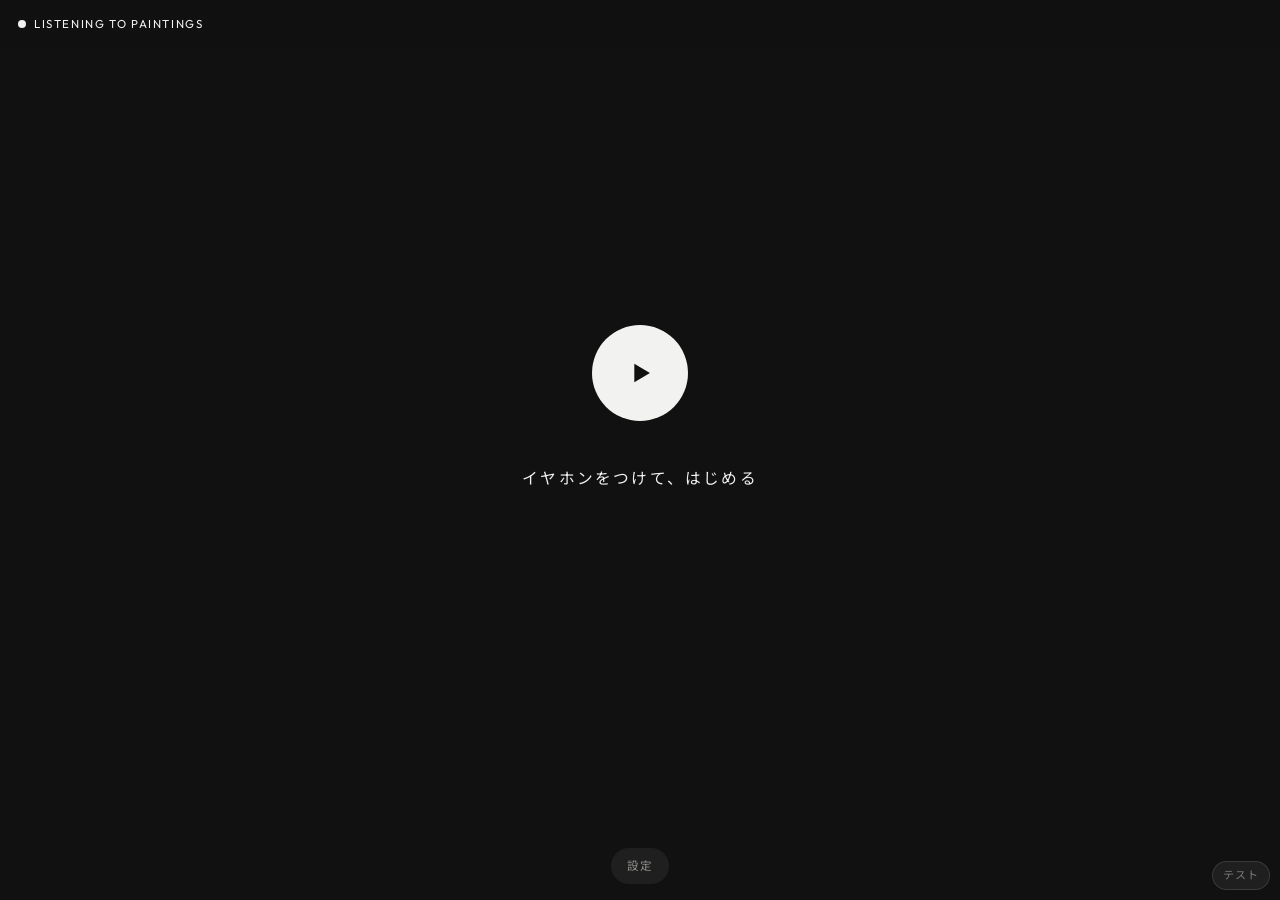
==== index.html @ 1ea331c3 "Add files via upload" ====
<!doctype html>
<html lang="ja">
<head>
<meta charset="utf-8">
<meta name="viewport" content="width=device-width, initial-scale=1, viewport-fit=cover">
<meta name="theme-color" content="#111111">
<title>絵画を聴く</title>
<link rel="stylesheet" href="style.css">
<style>
  .test-corner { position: fixed; right: 10px; bottom: max(10px, env(safe-area-inset-bottom)); z-index: 30;
    background: rgba(255,255,255,.06); color: rgba(255,255,255,.42); border: 1px solid rgba(255,255,255,.12);
    border-radius: 999px; padding: 4px 10px; font: inherit; font-size: 11px; letter-spacing: .08em; cursor: pointer; }
  .test-corner.on { background: #2B5282; color: #fff; border-color: #2B5282; opacity: 1; }
  .test-panel { position: fixed; left: 10px; right: 10px; bottom: calc(44px + env(safe-area-inset-bottom)); z-index: 29;
    background: rgba(20,20,22,.97); border: 1px solid rgba(255,255,255,.18); border-radius: 16px; padding: 12px 14px;
    font-size: 12px; max-height: 76svh; overflow-y: auto; }
  .test-panel .t-head { display: flex; justify-content: space-between; align-items: center; gap: 8px; margin-bottom: 6px; }
  .test-panel .t-now { color: #fff; font-weight: 500; font-size: 12.5px; }
  .test-panel .t-meta { color: #B4B4B0; font-size: 11px; margin-bottom: 10px; line-height: 1.5; font-family: 'Outfit', sans-serif; }
  .test-panel .t-btns { display: grid; grid-template-columns: repeat(3, 1fr); gap: 6px; margin-bottom: 12px; }
  .test-panel .t-btn { background: rgba(255,255,255,.08); color: #F2F2F0; border: 1px solid rgba(255,255,255,.14);
    border-radius: 10px; padding: 7px 6px; font: inherit; font-size: 11.5px; cursor: pointer; text-align: center; line-height: 1.35; }
  .test-panel .t-btn .t-db { display: block; font-size: 10.5px; color: #9E9E98; font-family: 'Outfit', sans-serif; margin-top: 2px; }
  .test-panel .t-btn.on { background: #2B5282; border-color: #4E7BB3; color: #fff; }
  .test-panel .t-btn.on .t-db { color: #DCE8F8; }
  .test-panel .t-sl { display: flex; flex-direction: column; gap: 8px; border-top: 1px solid rgba(255,255,255,.12); padding-top: 10px; }
  .test-panel .t-row { display: flex; align-items: center; gap: 8px; flex-wrap: wrap; }
  .test-panel .t-row label { min-width: 92px; color: #D4D4D0; font-size: 11.5px; }
  .test-panel .t-row input[type=range] { flex: 1; min-width: 110px; margin: 0; padding: 0; background: transparent; border: 0; accent-color: #5C8ED1; }
  .test-panel .t-val { min-width: 54px; text-align: right; font-family: 'Outfit', sans-serif; color: #fff; font-size: 11.5px; }
  .test-panel .t-mini { background: rgba(255,255,255,.12); color: #fff; border: 0; border-radius: 999px; padding: 4px 9px; font: inherit; font-size: 10.5px; cursor: pointer; white-space: nowrap; }
  .test-panel .t-mini:active { background: #2B5282; }
</style>
</head>
<body>
<div class="bar"><span class="brand">LISTENING TO PAINTINGS</span></div>
<main class="stage">
  <!-- はじめる前／探しているあいだ -->
  <section class="seek" id="seek">
    <div class="radar" id="radar" hidden><i></i></div>
    <button id="b" class="play" aria-label="はじめる"><svg viewBox="0 0 24 24" fill="currentColor"><path d="M8 5.5v13l11-6.5z"/></svg></button>
    <p class="msg" id="msg" role="status" aria-live="polite">イヤホンをつけて、はじめる</p>
  </section>
  <!-- 絵の前 -->
  <section class="art" id="art" hidden>
    <p class="cap" id="caption"></p>
  </section>
  <section class="ctl" id="controls" hidden>
    <p id="st" class="state" role="status" aria-live="polite"></p>
    <button id="g" class="play" aria-label="ガイドを聴く"><svg viewBox="0 0 24 24" fill="currentColor"><path d="M8 5.5v13l11-6.5z"/></svg></button>
    <p class="state">ガイド</p>
    <button id="z" class="link">正面をここにする</button>
  </section>

  <!-- 設営のとき（index.html?setup） -->
  <section class="setup" id="setup" hidden>
    <h2>ビーコンの設定</h2>
    <p class="muted">「はじめる」を押すと、見えているビーコンの名前が下に出ます（絵との対応は data.json に書きます）。</p>
    <table class="bt" id="map"></table>
    <p style="margin-top:12px">近づく <input class="th" id="th-near" type="number">dBm ／ 止まる <input class="th" id="th-stop" type="number">dBm が <input class="th" id="th-hold" type="number">秒</p>
    <table class="bt" id="seen"></table>
    <p class="debug" id="pos"></p>
    <p><button id="log" class="sbtn">記録を保存（CSV）</button> <button id="clear" class="sbtn">記録を消す</button></p>
  </section>
  <p style="text-align:center"><button class="link" id="toggle">設定</button></p>
</main>

<!-- 右下の控えめなデモテスト（ドレミファソラのサイン波＋距離dBm常時表示＋直感スライダー調整） -->
<div class="test-panel" id="test-panel" hidden>
  <div class="t-head">
    <span class="t-now" id="test-now">テスト待機中（ビーコンを近づけるか下をタップ）</span>
    <button type="button" class="t-mini" id="test-stop">音オフ</button>
  </div>
  <div class="t-meta" id="test-meta">状態：待機　｜　最強ビーコン：なし　｜　向き 0°　奥 0.0m　｜　音：待機</div>
  <div class="t-btns" id="test-btns"></div>
  <div class="t-sl">
    <div class="t-row">
      <label>近づく（鳴り始め）</label>
      <input type="range" id="ts-near" min="-95" max="-35" step="1">
      <span class="t-val" id="tv-near">-78 dBm</span>
      <button type="button" class="t-mini" id="tb-near">今の距離</button>
    </div>
    <div class="t-row">
      <label>止まる（はっきり）</label>
      <input type="range" id="ts-stop" min="-85" max="-25" step="1">
      <span class="t-val" id="tv-stop">-64 dBm</span>
      <button type="button" class="t-mini" id="tb-stop">今の距離</button>
    </div>
    <div class="t-row">
      <label>止まる判定の秒数</label>
      <input type="range" id="ts-hold" min="0.5" max="4" step="0.5">
      <span class="t-val" id="tv-hold">1.5 秒</span>
    </div>
    <div class="t-row">
      <label>隣への切替余裕</label>
      <input type="range" id="ts-hyst" min="0" max="10" step="1">
      <span class="t-val" id="tv-hyst">+3 dBm</span>
    </div>
  </div>
</div>
<button type="button" class="test-corner" id="test-toggle">テスト</button>

<script src="exhibit.js"></script>
<script src="audio.js"></script>
<script>
  // 歩いてまわる：ビーコンで近くの絵を見つけ、その絵の音をその場で3Dに配置して鳴らす（HRTF）。
  // 状態：歩く／近づく／止まる／離れる（制作ソフトの「インタラクション」の層ごとの音量を使う）。
  // スマホの向き：聴く向き／左右の傾き：聴く点が左右にずれる／前に倒す：聴く点が絵の奥へ進む
  // ビーコンの読み取りは Android の Chrome（Web Bluetooth のスキャン。chrome://flags の Experimental Web Platform features を有効にする）
  const $ = (id) => document.getElementById(id);
  const clamp = (v, a, b) => Math.max(a, Math.min(b, v));
  const store = { get: (k, d) => { try { return JSON.parse(localStorage.getItem(k)) || d; } catch (e) { return d; } }, set: (k, v) => { try { localStorage.setItem(k, JSON.stringify(v)); } catch (e) { } } };
  const IBEACON = 0x004C, EDDYSTONE = '0000feaa-0000-1000-8000-00805f9b34fb';
  const hex = (dv, a, b) => { let s = ''; for (let i = a; i < b; i++) s += dv.getUint8(i).toString(16).padStart(2, '0'); return s; };
  const SCALE = [
    { note: 'ド', freq: 261.63 },
    { note: 'レ', freq: 293.66 },
    { note: 'ミ', freq: 329.63 },
    { note: 'ファ', freq: 349.23 },
    { note: 'ソ', freq: 392.00 },
    { note: 'ラ', freq: 440.00 }
  ];
  let lastStatus = '';
  const status = (s, txt) => {
    const key = s + '|' + txt; if (key === lastStatus) return; lastStatus = key;
    if (s === 'seek' || s === 'error') { $('seek').hidden = false; $('art').hidden = true; $('controls').hidden = true; $('radar').hidden = s === 'error'; $('msg').innerHTML = txt; }
    else { $('seek').hidden = true; $('art').hidden = false; $('controls').hidden = false; $('st').innerHTML = txt; }
  };
  let lock = null;
  const keepAwake = async () => { try { if ('wakeLock' in navigator) lock = await navigator.wakeLock.request('screen'); } catch (e) { } };
  document.addEventListener('visibilitychange', () => { if (lock && document.visibilityState === 'visible') keepAwake(); });

  function keyOf(ev) {
    const md = ev.manufacturerData && ev.manufacturerData.get(IBEACON);
    if (md && md.byteLength >= 23 && md.getUint8(0) === 0x02 && md.getUint8(1) === 0x15) return 'iBeacon ' + md.getUint16(18) + '-' + md.getUint16(20);
    const sd = ev.serviceData && ev.serviceData.get(EDDYSTONE);
    if (sd && sd.byteLength >= 18 && sd.getUint8(0) === 0x00) return 'Eddystone ' + hex(sd, 12, 18);
    if (ev.device && ev.device.name) return '名前 ' + ev.device.name;
    return null;
  }

  Exhibit.load().then(async (d) => {
    const works = d.works.filter((w) => w.files.work);
    let map = {};
    works.forEach((w) => { if (w.beacon && !Object.values(map).includes(w.id)) map[w.beacon] = w.id; });
    const th = { near: -75, stop: -55, hold: 1.5, hyst: 8 }; // 固定（スマホに保存された値は使わない）
    const SWITCH = -50, LEAD = 8; // 切り替え：いちばん強いビーコンが-50dBmより強く、2番目より8dB以上強いとき
    const log = store.get('beaconLog', []);
    const seen = new Map();
    // MP3版：聴く位置3段階（画家の位置／中景／絵の中）のMP3を同時にループし、ビーコンの強さでクロスフェードする
    const AD = { 'monet-beach-sainte-adresse-1867': 1, 'pissarro-boulevard-montmartre-winter-1897': 2, 'monet-gare-saint-lazare-1877': 3, 'monet-stacks-of-wheat-1890': 4, 'degas-dance-class-1874': 5, 'caillebotte-paris-street-rainy-day-1877': 6 };
    const engine = (() => {
      // 背景（画面外の音を書き出したMP3）を流し、絵の中の物の音は、スマホを向けた方向のものほど大きく聞こえるようにする
      const bufs = new Map();
      let ctx = null, curSet = null, target = -1;
      const dB = (v) => Math.pow(10, (Number(v) || 0) / 20);
      const level = (o) => (o && o.cond === 'guide') ? 0 : (o && o.cond === 'all') ? 0.3 : 1;
      const url = (f) => 'works/' + f.split('/').map(encodeURIComponent).join('/');
      // 同じ音を少し重ねてクロスフェードしながら繰り返す（MP3の頭と終わりの無音でプチッと鳴らないように）
      function xloop(c, buf, dest, t0, list) {
        const a = Math.min(0.1, buf.duration * 0.05), b = buf.duration - a, L = b - a;
        const X = Math.min(0.8, L / 4), step = L - X;
        let k = 0, next = t0;
        const one = (t, first) => {
          const src = c.createBufferSource(); src.buffer = buf;
          const g = c.createGain(); src.connect(g); g.connect(dest);
          if (first) g.gain.setValueAtTime(1, t); else { g.gain.setValueAtTime(0, t); g.gain.linearRampToValueAtTime(1, t + X); }
          g.gain.setValueAtTime(1, t + L - X); g.gain.linearRampToValueAtTime(0, t + L);
          src.start(t, a, L); list.push(src);
          src.onended = () => { const i = list.indexOf(src); if (i >= 0) list.splice(i, 1); try { g.disconnect(); } catch (e) { } };
        };
        const pump = () => { if (list.dead) return; while (next < c.currentTime + 4) { one(next, k === 0); k++; next += step; } };
        pump(); list.timers.push(setInterval(pump, 1000));
      }
      const api = {
        ctx: null, playing: false,
        ensure() { if (!ctx) { const AC = window.AudioContext || window.webkitAudioContext; ctx = new AC({ latencyHint: 'playback' }); api.ctx = ctx; } return ctx; },
        async load(id, work) {
          if (bufs.has(id)) return bufs.get(id);
          const c = api.ensure();
          const dec = async (u) => { try { return await c.decodeAudioData(await (await fetch(u)).arrayBuffer()); } catch (e) { return null; } };
          const objs = (work.sounds || []).filter((s) => s.pos && !s.mute);
          const [bed, ...ob] = await Promise.all([dec('mp3/' + id + '_bed.mp3'), ...objs.map((s) => dec(url(s.file)))]);
          const b = { bed, objs: objs.map((s, i) => ({ s, buf: ob[i] })).filter((x) => x.buf) };
          bufs.set(id, b); [...bufs.keys()].forEach((k) => { if (k !== id && bufs.size > 2) bufs.delete(k); });
          return b;
        },
        play(work, o) {
          const c = api.ensure(), t = c.currentTime + 0.05, b = bufs.get(work.id);
          if (!b) return;
          const master = c.createGain(); master.gain.setValueAtTime(0, t);
          const lim = c.createDynamicsCompressor(); lim.threshold.value = -6; lim.ratio.value = 8; lim.attack.value = 0.005; lim.release.value = 0.25;
          master.connect(lim); lim.connect(c.destination);
          const srcs = []; srcs.timers = [];
          if (b.bed) { const src = c.createBufferSource(); src.buffer = b.bed; src.loop = true; src.connect(master); src.start(t); srcs.push(src); }
          const scale = 0.9 / Math.sqrt(Math.max(1, b.objs.length));
          const objs = b.objs.map(({ s, buf }) => {
            const g = c.createGain(), pan = c.createStereoPanner();
            g.connect(pan); pan.connect(master);
            xloop(c, buf, g, t + Math.random() * 0.5, srcs);
            const base = dB(s.gain) * Math.pow(Math.min(1, 8 / Math.max(1, Number(s.dist) || 8)), 0.6) * scale;
            return { g, pan, base, az: (s.pos.x - 0.5) * 90 };
          });
          target = level(o); master.gain.linearRampToValueAtTime(target, t + 1);
          api.stop(); curSet = { master, srcs, objs, h: null }; api.playing = true;
          api.update(work, o, true);
        },
        update(work, o, force) {
          if (!curSet) return; const t = ctx.currentTime;
          const h = Number(o.heading) || 0;
          if (force || curSet.h === null || Math.abs(h - curSet.h) > 2) {
            curSet.h = h;
            curSet.objs.forEach((x) => {
              const rel = ((x.az - h + 540) % 360) - 180;
              const w = Math.exp(-Math.pow(rel / 35, 2));
              x.g.gain.cancelScheduledValues(t); x.g.gain.setTargetAtTime(x.base * (0.15 + 0.85 * w), t, 0.25);
              x.pan.pan.cancelScheduledValues(t); x.pan.pan.setTargetAtTime(clamp(Math.sin(rel * Math.PI / 180), -1, 1) * 0.8, t, 0.25);
            });
          }
          const v = level(o); if (v !== target) { target = v; curSet.master.gain.cancelScheduledValues(t); curSet.master.gain.setTargetAtTime(v, t, 0.25); }
        },
        stop() {
          if (!curSet) return; const old = curSet, t = ctx.currentTime; curSet = null; api.playing = false;
          old.master.gain.cancelScheduledValues(t); old.master.gain.setValueAtTime(old.master.gain.value, t); old.master.gain.linearRampToValueAtTime(0, t + 1);
          setTimeout(() => { old.srcs.dead = true; old.srcs.timers.forEach(clearInterval); old.srcs.slice().forEach((x) => { try { x.stop(); } catch (e) { } }); old.master.disconnect(); }, 1200);
        }
      };
      return api;
    })();
    const listener = { x: 0.5, y: 1, z: 0 };
    const loaded = new Map();
    const guide = new Audio();
    let heading = 0, zero = null, started = false, prox = 0, tilt = 0;
    let cur = null, state = null, stopSince = 0, leaveSince = 0, guided = false;
    let entering = null, candId = null, candCount = 0;
    const setupMode = () => !$('setup').hidden;
    const wOf = (id) => works.find((w) => w.id === id);
    const condOf = (id) => Exhibit.condition(d, d.works.findIndex((w) => w.id === id));

    // ---- しきい値UI同期（設定画面とテストパネルの両方を連動保存） ----
    function syncThUI() {
      $('th-near').value = th.near; $('th-stop').value = th.stop; $('th-hold').value = th.hold;
      $('ts-near').value = th.near; $('tv-near').textContent = th.near + ' dBm';
      $('ts-stop').value = th.stop; $('tv-stop').textContent = th.stop + ' dBm';
      $('ts-hold').value = th.hold; $('tv-hold').textContent = th.hold + ' 秒';
      $('ts-hyst').value = th.hyst; $('tv-hyst').textContent = '+' + th.hyst + ' dBm';
    }
    syncThUI();
    function setTh(k, v) { th[k] = Number(v); store.set('beaconTh', th); syncThUI(); }
    ['near', 'stop', 'hold'].forEach((k) => $('th-' + k).addEventListener('change', (e) => setTh(k, e.target.value)));
    ['near', 'stop', 'hold', 'hyst'].forEach((k) => $('ts-' + k).addEventListener('input', (e) => setTh(k, e.target.value)));

    // ---- 右下テストモード（ドレミファソラのサイン音＋距離・dBm常時表示＋直感調整） ----
    let testMode = false, testOsc = null, testGain = null, testActiveId = null;
    function ensureTestAudio() {
      const ctx = engine.ensure();
      if (ctx.state !== 'running') ctx.resume().catch(() => { });
      if (!testOsc) {
        testOsc = ctx.createOscillator();
        testOsc.type = 'sine';
        testGain = ctx.createGain();
        testGain.gain.value = 0;
        testOsc.connect(testGain);
        testGain.connect(ctx.destination);
        testOsc.start();
      }
      return ctx;
    }
    function strongestMapped() {
      const now = Date.now();
      let best = null;
      for (const [k, v] of seen) if (map[k] && now - v.t < 4000 && (!best || v.ema > best.ema)) best = { id: map[k], key: k, ema: v.ema };
      return best;
    }
    function updateTestDisplay() {
      if (!testMode) return;
      const now = Date.now();
      const stNames = { walk: '歩く（無音）', near: '近づく（弱）', stop: '止まる（強）', leave: '離れる（減衰）' };
      const best = strongestMapped();
      const bestW = best ? wOf(best.id) : null;
      const bestTxt = best && bestW ? `${bestW.beaconLabel || ''} ${Math.round(best.ema)}dBm` : (started ? '受信なし' : '未開始（「はじめる」を押す）');
      const ctxState = engine.ctx ? engine.ctx.state : '未起動';
      $('test-meta').textContent = `状態：${stNames[state] || '待機'}　｜　最強：${bestTxt}　｜　接近 ${Math.round(prox * 100)}%　向き ${Math.round(heading)}°　奥 ${listener.z.toFixed(1)}m　｜　音：${ctxState}`;
      [...$('test-btns').children].forEach((btn) => {
        const w = wOf(btn.dataset.id);
        const v = w && w.beacon && seen.get(w.beacon);
        const db = v && now - v.t < 4000 ? Math.round(v.ema) + ' dBm' : '--';
        const span = btn.querySelector('.t-db');
        if (span) span.textContent = db;
        btn.classList.toggle('on', btn.dataset.id === testActiveId);
      });
    }
    function playTestTone(id, st, rssi) {
      const idx = works.findIndex((w) => w.id === id);
      if (idx < 0) return;
      const sc = SCALE[idx % SCALE.length];
      const w = works[idx];
      const ctx = ensureTestAudio();
      const apply = () => {
        const t = ctx.currentTime;
        const vol = st === 'walk' ? 0 : (0.08 + 0.42 * prox);
        testOsc.frequency.cancelScheduledValues(t);
        testGain.gain.cancelScheduledValues(t);
        testOsc.frequency.setValueAtTime(sc.freq, t);
        testGain.gain.setTargetAtTime(vol, t, 0.04);
        testActiveId = vol > 0 ? id : null;
        const lbl = w.beaconLabel ? w.beaconLabel + ' ' : '';
        const stName = { walk: '歩く', near: '近づく', stop: '止まる', leave: '離れる' }[st] || st;
        $('test-now').textContent = `${lbl}${sc.note}（${Math.round(sc.freq)}Hz）｜${stName}${rssi != null ? ' ' + Math.round(rssi) + ' dBm' : ''}`;
        updateTestDisplay();
      };
      if (ctx.state !== 'running') ctx.resume().then(apply).catch(apply);
      else apply();
    }
    function muteTestTone() {
      if (testGain && engine.ctx) {
        const t = engine.ctx.currentTime;
        testGain.gain.cancelScheduledValues(t);
        testGain.gain.setTargetAtTime(0, t, 0.04);
      }
      testActiveId = null;
      $('test-now').textContent = 'テスト待機中（ビーコンを近づけるか下をタップ）';
      updateTestDisplay();
    }
    $('test-btns').innerHTML = works.map((w, idx) => {
      const sc = SCALE[idx % SCALE.length];
      const lbl = w.beaconLabel || String(idx + 1);
      return `<button type="button" class="t-btn" data-id="${Exhibit.esc(w.id)}">${Exhibit.esc(lbl)} ${sc.note}<span class="t-db">--</span></button>`;
    }).join('');
    $('test-btns').addEventListener('click', (e) => {
      const btn = e.target.closest('[data-id]'); if (!btn) return;
      const id = btn.dataset.id;
      cur = id; state = 'stop'; prox = 1; show(id); status('stop', '');
      playTestTone(id, 'stop', null);
    });
    $('test-stop').addEventListener('click', muteTestTone);
    $('tb-near').addEventListener('click', () => {
      const b = strongestMapped(); if (!b) { $('test-now').textContent = '先に「はじめる」を押してビーコンを受信してください'; return; }
      setTh('near', Math.round(b.ema));
      $('test-now').textContent = `「近づく」を今の距離（${Math.round(b.ema)} dBm）にしました`;
    });
    $('tb-stop').addEventListener('click', () => {
      const b = strongestMapped(); if (!b) { $('test-now').textContent = '先に「はじめる」を押してビーコンを受信してください'; return; }
      const v = Math.round(b.ema) - 3;
      setTh('stop', v);
      $('test-now').textContent = `「止まる」を今の距離-3（${v} dBm）にしました`;
    });
    $('test-toggle').addEventListener('click', () => {
      testMode = !testMode;
      $('test-toggle').classList.toggle('on', testMode);
      $('test-panel').hidden = !testMode;
      if (testMode) {
        engine.stop(); guide.pause();
        ensureTestAudio();
        if (cur) playTestTone(cur, state || 'near', null);
        updateTestDisplay();
      } else {
        muteTestTone();
        cur = null; state = null;
      }
    });

    // ---- 設定の画面 ----
    $('toggle').addEventListener('click', (e) => { e.preventDefault(); $('setup').hidden = !$('setup').hidden; });
    if (new URLSearchParams(location.search).has('setup')) $('setup').hidden = false;
    function renderMap() {
      $('map').innerHTML = '<tr><th>絵</th><th>ビーコン</th><th></th></tr>' + works.map((w) => {
        const k = Object.keys(map).find((b) => map[b] === w.id) || '（なし）';
        const tag = w.beaconLabel ? `[${w.beaconLabel}] ` : '';
        return `<tr><td>${Exhibit.esc(tag + w.title)}</td><td>${Exhibit.esc(k)}</td><td></td></tr>`;
      }).join('');
    }
    renderMap();
    $('log').addEventListener('click', () => {
      const csv = 'time,work,state\n' + log.map((r) => [r.time, r.work, r.state].join(',')).join('\n');
      const a = document.createElement('a'); a.href = URL.createObjectURL(new Blob([csv], { type: 'text/csv' })); a.download = 'beacon-log-' + new Date().toISOString().slice(0, 10) + '.csv'; a.click();
    });
    $('clear').addEventListener('click', () => { if (confirm('記録を消しますか？')) { log.length = 0; store.set('beaconLog', log); } });

    // ---- 音 ----
    async function load(id) {
      if (loaded.has(id)) return loaded.get(id);
      const w = wOf(id);
      const j = await (await fetch(w.files.work, { cache: 'no-store' })).json();
      const work = Object.assign({}, j, { sounds: (j.sounds || []).map((s) => Object.assign({}, s, { file: id + '/' + s.file })), guide: Object.assign({}, j.guide, { file: '' }) });
      work.id = id;
      await engine.load(id, work);
      work.guideUrl = AD[id] ? 'mp3/ad' + AD[id] + '.mp3' : '';
      const inDists = (work.sounds || []).filter((s) => s.pos && !s.mute).map((s) => Number(s.dist) || 10).sort((a, b) => a - b);
      const minD = inDists[0] || 5;
      const medD = inDists[Math.floor(inDists.length / 2)] || 12;
      // 手前の音を80m後ろに吹き飛ばさず、前景を通り抜けて中景へ自然に踏み込む距離（4〜18m）に設計
      work.reach = clamp(Math.min(medD * 0.9, minD * 1.8), 4, 18);
      loaded.set(id, work);
      return work;
    }
    const opt = () => ({ listener, cond: cur && condOf(cur) === 'guide' ? 'guide' : (!guide.paused ? 'all' : 'sound'), mutes: {}, heading, state: state || 'walk', prox: tilt, loopGuide: false });
    function record(s) { log.push({ time: new Date().toISOString(), work: cur || '', state: s }); store.set('beaconLog', log); }

    function show(id) {
      const w = wOf(id);
      const tag = w.beaconLabel ? `[${w.beaconLabel}] ` : '';
      $('caption').innerHTML = `<span class="ti">${Exhibit.esc(tag + w.title)}</span><span class="ar">${Exhibit.esc(w.artist)}　${Exhibit.esc(w.year || '')}</span>`;
    }
    async function enter(id, rssi) {
      if (testMode) {
        cur = id; state = 'near'; stopSince = 0; leaveSince = 0; zero = null;
        show(id); status('near', '');
        playTestTone(id, 'near', rssi);
        return;
      }
      if (condOf(id) === 'picture') { engine.stop(); guide.pause(); cur = id; state = 'near'; guided = true; show(id); status('near', 'この絵は、音なしでご覧ください'); record('near'); return; }
      status('seek', '読み込んでいます');
      const work = await load(id);
      cur = id; state = 'near'; guided = false; stopSince = 0; leaveSince = 0; zero = null; tilt = 0;
      if (typeof rssi === 'number') prox = clamp((rssi - th.near) / Math.max(8, (th.stop + 8) - th.near), 0.15, 1);
      guide.pause(); guide.src = work.guideUrl || '';
      engine.play(work, opt());
      show(id); record('near'); render();
    }
    function setState(s, rssi) {
      if (testMode) {
        if (s !== state) { state = s; render(); }
        if (cur) playTestTone(cur, s, rssi);
        return;
      }
      if (s === state) return;
      state = s; record(s);
      if (s === 'leave' || s === 'walk') guide.pause();
      if (s === 'walk') { engine.stop(true); cur = null; prox = 0; status('seek', '絵に近づいてください'); return; }
      render();
    }
    function render() {
      if (!cur) return;
      if (condOf(cur) === 'picture') return;
      if (state === 'stop' || state === 'near') status(state, '');
      else if (state === 'leave') status('leave', '次の絵へ');
      else status('seek', '絵に近づいてください');
    }
    ['play', 'ended', 'pause'].forEach((ev) => guide.addEventListener(ev, () => { render(); refresh(); }));

    // 0.25秒ごとに、いちばん近い絵と状態を決める（隣とのパタパタ防止ヒステリシス付き）
    function tick() {
      const now = Date.now();
      let best = null;
      let second = -120;
      for (const [k, v] of seen) {
        if (!map[k] || now - v.t >= 3000) continue;
        if (!best || v.ema > best.ema) { if (best) second = Math.max(second, best.ema); best = { id: map[k], ema: v.ema }; }
        else second = Math.max(second, v.ema);
      }
      if (best && (best.ema <= SWITCH || best.ema < second + LEAD)) best = cur ? { id: cur, ema: best.ema } : null;
      if (entering) return;
      const curKey = cur ? Object.keys(map).find((b) => map[b] === cur) : null;
      const curV = curKey && seen.get(curKey);
      const curE = curV && now - curV.t < 3000 ? curV.ema : -120;
      if (best && best.id !== cur) {
        if (true) {
          candCount = candId === best.id ? candCount + 1 : 1;
          candId = best.id;
          // 0.5秒（2回連続）同じ候補が勝ったときだけ切り替えて誤反応を防ぐ
          if (!cur || candCount >= 2) {
            candId = null; candCount = 0; entering = best.id;
            enter(best.id, best.ema).catch(() => { status('error', '音を読み込めませんでした'); }).finally(() => { entering = null; });
            return;
          }
        } else { candId = null; candCount = 0; }
      } else { candId = null; candCount = 0; }
      if (!cur) { prox = prox * 0.7; status('seek', '絵に近づいてください'); updateTestDisplay(); return; }
      // ビーコン電波強度（th.near 〜 th.stop+8 dBm）を 0〜1 の無段階グラデーション（prox）に滑らかに変換
      const targetProx = clamp((curE - th.near) / Math.max(8, (th.stop + 8) - th.near), 0, 1);
      prox = prox * 0.65 + targetProx * 0.35;
      const workNow = loaded.get(cur);
      listener.z = prox * window.SENSOR.depthMax * (workNow ? workNow.reach : 15);
      if (curE > th.stop) { leaveSince = 0; if (!stopSince) stopSince = now; setState(now - stopSince >= th.hold * 1000 ? 'stop' : 'near', curE); }
      else if (curE > th.near) { stopSince = 0; leaveSince = 0; setState('near', curE); }
      else { stopSince = 0; if (!leaveSince) leaveSince = now; setState(now - leaveSince > 5000 ? 'walk' : 'leave', curE); }
      refresh();
      updateTestDisplay();
    }

    // ---- 向きのセンサー ----
    let queued = false;
    function refresh() {
      if (queued) return; queued = true;
      requestAnimationFrame(() => {
        queued = false;
        const work = cur && loaded.get(cur);
        if (work && engine.playing) engine.update(work, opt());
        if (setupMode()) { const names = { walk: '歩く', near: '近づく', stop: '止まる', leave: '離れる' }; $('pos').textContent = `${names[state] || '—'}　向き ${Math.round(heading)}°　左右 ${Math.round((listener.x - 0.5) * 200)}%　奥へ ${listener.z.toFixed(1)} m`; }
        if (testMode) updateTestDisplay();
      });
    }
    function onOrient(e) {
      if (e.alpha == null) return;
      const a = typeof e.webkitCompassHeading === 'number' ? e.webkitCompassHeading : 360 - e.alpha;
      if (!zero) zero = { a, b: e.beta || 0 };
      const rawH = ((a - zero.a + 540) % 360) - 180;
      const dH = ((rawH - heading + 540) % 360) - 180;
      heading = ((heading + dH * 0.28 + 540) % 360) - 180;
      // 前に倒すほど絵の中へ（0〜35度を3段階のクロスフェードに対応させる）
      tilt = tilt * 0.85 + clamp((zero.b - (e.beta || 0)) / 35, 0, 1) * 0.15;
      refresh();
    }

    // ---- はじめる ----
    $('b').addEventListener('click', async () => {
      if (started) return;
      const ctx = engine.ensure(); ctx.resume();
      guide.play().then(() => guide.pause()).catch(() => { });
      const perm = (typeof DeviceOrientationEvent !== 'undefined' && typeof DeviceOrientationEvent.requestPermission === 'function')
        ? DeviceOrientationEvent.requestPermission().catch(() => 'denied') : Promise.resolve('granted');
      const scan = navigator.bluetooth && navigator.bluetooth.requestLEScan
        ? navigator.bluetooth.requestLEScan({ acceptAllAdvertisements: true }).catch((e) => ({ error: e })) : Promise.resolve({ error: new Error('unsupported') });
      $('b').disabled = true; $('msg').textContent = '準備しています';
      if ((await perm) === 'granted') window.addEventListener('deviceorientation', onOrient);
      const s = await scan;
      if (s && s.error) {
        $('b').disabled = false;
        status('error', 'このスマホでは使えません<br>会場のスマホをお使いください');
        $('pos').textContent = '（スタッフ向け）Android の Chrome で chrome://flags の「Experimental Web Platform features」を有効にし、https のページで開いてください。' + s.error.message;
        return;
      }
      navigator.bluetooth.addEventListener('advertisementreceived', (ev) => {
        const k = keyOf(ev); if (!k || typeof ev.rssi !== 'number') return;
        const now = Date.now(), v = seen.get(k);
        const buf = v && now - v.t < 3000 ? v.buf.concat(ev.rssi).slice(-5) : [ev.rssi];
        const sorted = buf.slice().sort((a, b) => a - b);
        const med = sorted[Math.floor(sorted.length / 2)];
        const ema = v && now - v.t < 3000 ? v.ema * 0.72 + med * 0.28 : med;
        seen.set(k, { ema, buf, t: now });
      });
      started = true; keepAwake();
      $('b').hidden = true;
      status('seek', '絵に近づいてください');
      // 体験中に読み込み待ちが発生しないよう、6作品の音源を裏で1つずつ先読みする
      (async () => {
        for (const w of works) {
          if (!loaded.has(w.id)) { try { await load(w.id); } catch (e) { } }
        }
      })();
      setInterval(() => {
        tick();
        if (setupMode()) { refresh(); $('seen').innerHTML = [...seen.entries()].filter(([, v]) => Date.now() - v.t < 5000).sort((a, b) => b[1].ema - a[1].ema).slice(0, 10)
          .map(([k, v]) => `<tr><td>${Exhibit.esc(k)}</td><td>${Math.round(v.ema)} dBm</td><td>${map[k] ? Exhibit.esc((wOf(map[k]) || {}).title || '') : ''}</td></tr>`).join(''); }
      }, 250);
    });
    const PLAY = '<svg viewBox="0 0 24 24" fill="currentColor"><path d="M8 5.5v13l11-6.5z"/></svg>', STOP = '<svg viewBox="0 0 24 24" fill="currentColor"><rect x="7" y="7" width="10" height="10" rx="1"/></svg>';
    if ($('z')) $('z').addEventListener('click', () => { zero = null; });
    const gbtn = () => { $('g').innerHTML = guide.paused ? PLAY : STOP; $('g').dataset.on = guide.paused ? '' : '1'; };
    $('g').addEventListener('click', () => { if (!guide.src) return; if (guide.paused) { if (guide.ended) guide.currentTime = 0; guide.play().catch(() => { }); record('guide'); } else guide.pause(); });
    ['play', 'pause', 'ended'].forEach((ev) => guide.addEventListener(ev, gbtn));
  });
</script>
</body>
</html>
---- style.css ----
@import url('https://fonts.googleapis.com/css2?family=Outfit:wght@300;400;500&family=Noto+Sans+JP:wght@300;400;500&display=swap');
/* 展示のページ（スマホ）。暗幕の中で使うので暗い画面。絵が主役で、文字は最小限。
   書体・字間・角の丸み・面の重ね方は、参考サイトの雰囲気を手がかりにした */
:root { --bg: #111111; --card: #1B1B1B; --fg: #F2F2F0; --muted: #8E8E8A; --line: rgba(255,255,255,.10); --glass: rgba(255,255,255,.06); --r: 16px; }
* { box-sizing: border-box; }
html { -webkit-text-size-adjust: 100%; }
body { margin: 0; background: var(--bg); color: var(--fg); font-family: 'Outfit', 'Noto Sans JP', 'Hiragino Sans', sans-serif; font-weight: 400; letter-spacing: .05em; line-height: 1.7; min-height: 100svh; }
a { color: inherit; text-decoration: none; }
[hidden] { display: none !important; }
.muted { color: var(--muted); }

/* 上の帯 */
.bar { position: fixed; inset: 0 0 auto 0; z-index: 5; display: flex; justify-content: space-between; align-items: center;
  padding: max(14px, env(safe-area-inset-top)) 18px 14px; font-size: .72rem; letter-spacing: .14em;
  background: linear-gradient(rgba(17,17,17,.9), rgba(17,17,17,0)); }
.bar a:last-child:not(.brand) { padding: 6px 14px; border-radius: 999px; background: var(--glass); }
.bar .brand { display: flex; align-items: center; gap: 8px; }
.bar .brand::before { content: ''; width: 8px; height: 8px; border-radius: 50%; background: var(--fg); }

/* 入口 */
.home { padding: calc(64px + env(safe-area-inset-top)) 18px 48px; max-width: 620px; margin: 0 auto; }
.home h1 { font-weight: 400; font-size: 1.9rem; letter-spacing: .1em; margin: 18px 0 4px; }
.home .sub { color: var(--muted); font-size: .78rem; letter-spacing: .12em; margin: 0 0 24px; }
.walk { display: flex; justify-content: space-between; align-items: center; padding: 18px 22px; border-radius: 999px; background: var(--fg); color: var(--bg); font-weight: 500; letter-spacing: .1em; margin-bottom: 30px; }
.walk span:last-child { font-family: 'Outfit'; }
.list { display: grid; gap: 14px; }
.item { display: block; background: var(--card); border-radius: var(--r); padding: 10px 10px 14px; }
.item img { width: 100%; aspect-ratio: 16 / 10; object-fit: cover; display: block; border-radius: 10px; }
.item .t { display: flex; gap: 10px; align-items: baseline; margin: 12px 4px 0; }
.item .n { font-family: 'Outfit'; color: var(--muted); font-size: .75rem; }
.item .ti { font-size: .92rem; }
.item .ar { color: var(--muted); font-size: .75rem; margin-left: auto; white-space: nowrap; }
details.staff { margin-top: 40px; font-size: .78rem; color: var(--muted); }
details.staff summary { cursor: pointer; padding: 6px 0; }
input { font: inherit; width: 100%; background: var(--glass); color: var(--fg); border: 1px solid var(--line); border-radius: 12px; padding: 12px 14px; margin-top: 8px; }

/* 絵の画面（絵ごと／歩いてまわる） */
.stage { min-height: 100svh; display: flex; flex-direction: column; }
.art { position: relative; padding-top: calc(52px + env(safe-area-inset-top)); }
.art img { width: calc(100% - 24px); margin: 0 12px; max-height: 58svh; object-fit: contain; display: block; background: #000; border-radius: 12px; }
.art .cap { padding: 16px 22px 0; }
.art .ti { font-size: 1.1rem; font-weight: 500; letter-spacing: .06em; display: block; line-height: 1.5; }
.art .ar { color: var(--muted); font-size: .74rem; letter-spacing: .08em; }
.ctl { flex: 1; display: flex; flex-direction: column; align-items: center; justify-content: center; gap: 18px; padding: 22px 22px calc(28px + env(safe-area-inset-bottom)); }

/* 丸いボタン */
.play { width: 96px; height: 96px; border-radius: 50%; border: 0; background: var(--fg); color: var(--bg); display: grid; place-items: center; cursor: pointer; -webkit-tap-highlight-color: transparent; transition: transform .1s; position: relative; }
.play:active { transform: scale(.96); }
.play svg { width: 34px; height: 34px; }
.play[data-on="1"] { background: transparent; color: var(--fg); box-shadow: inset 0 0 0 1px var(--line); }
.play[data-on="1"]::after { content: ''; position: absolute; inset: -10px; border-radius: 50%; border: 1px solid var(--fg); opacity: .5; animation: ring 2.4s ease-out infinite; }
.play[disabled] { opacity: .5; }
@keyframes ring { 0% { transform: scale(.9); opacity: .6; } 100% { transform: scale(1.35); opacity: 0; } }

/* 状態（ひとこと） */
.state { font-size: .84rem; letter-spacing: .14em; color: var(--muted); min-height: 1.4em; text-align: center; }
.state b { color: var(--fg); font-weight: 400; }

/* 動かしかた（アイコンとひとこと） */
.how { display: flex; gap: 10px; justify-content: center; margin: 0; padding: 0; list-style: none; }
.how li { display: flex; flex-direction: column; align-items: center; gap: 6px; font-size: .68rem; letter-spacing: .1em; color: var(--muted); background: var(--card); border-radius: var(--r); padding: 12px 14px 10px; min-width: 76px; }
.how svg { width: 30px; height: 30px; color: var(--fg); opacity: .85; }
.link { background: var(--glass); border: 0; color: var(--muted); font: inherit; font-size: .72rem; letter-spacing: .1em; padding: 8px 16px; border-radius: 999px; cursor: pointer; }

/* 歩いてまわる：探しているあいだ */
.seek { flex: 1; display: flex; flex-direction: column; align-items: center; justify-content: center; gap: 28px; padding: 80px 24px; text-align: center; }
.radar { width: 140px; height: 140px; border-radius: 50%; position: relative; }
.radar::before, .radar::after { content: ''; position: absolute; inset: 0; border-radius: 50%; border: 1px solid var(--fg); animation: ring 2.6s ease-out infinite; }
.radar::after { animation-delay: 1.3s; }
.radar i { position: absolute; inset: 62px; border-radius: 50%; background: var(--fg); }
.seek .msg { font-size: .98rem; letter-spacing: .14em; }
@media (prefers-reduced-motion: reduce) { .radar::before, .radar::after, .play::after { animation: none; } }

/* 設営の画面 */
.setup { margin: 0 18px 40px; padding: 18px; border-radius: var(--r); background: var(--card); font-size: .8rem; letter-spacing: .04em; }
.setup h2 { font-size: .9rem; font-weight: 500; margin: 0 0 8px; }
table.bt { width: 100%; border-collapse: collapse; }
table.bt td, table.bt th { border-bottom: 1px solid var(--line); padding: 8px 4px; text-align: left; font-weight: 300; }
.sbtn { background: var(--glass); color: var(--fg); border: 1px solid var(--line); border-radius: 999px; padding: 6px 14px; font: inherit; cursor: pointer; }
input.th { width: 5.2em; display: inline-block; padding: 6px 8px; margin: 0 4px; }
.debug { font-family: 'Outfit'; color: var(--muted); margin-top: 8px; }

/* QRの一覧（印刷） */
.qr-grid { display: grid; grid-template-columns: repeat(auto-fill, minmax(220px, 1fr)); gap: 16px; max-width: 980px; margin: 0 auto; }
.qr-grid .card { margin: 0; text-align: center; background: #fff; color: #000; padding: 16px; border-radius: 12px; }
.qr-grid svg { width: 180px; height: 180px; }
@media print { body { background: #fff; color: #000; } .noprint { display: none; } .qr-grid .card { break-inside: avoid; border: 1px solid #ddd; } }
.sbtn, table.bt th, table.bt td:nth-child(2) { white-space: nowrap; }
.setup table.bt td:last-child { width: 1%; text-align: right; }
/* 歩いてまわる：絵の前では題名を大きく出す */
#art { padding-top: calc(120px + env(safe-area-inset-top)); text-align: center; }
#art .cap { padding: 0 24px; }
#art .ti { font-size: 1.6rem; line-height: 1.5; margin-bottom: 10px; }
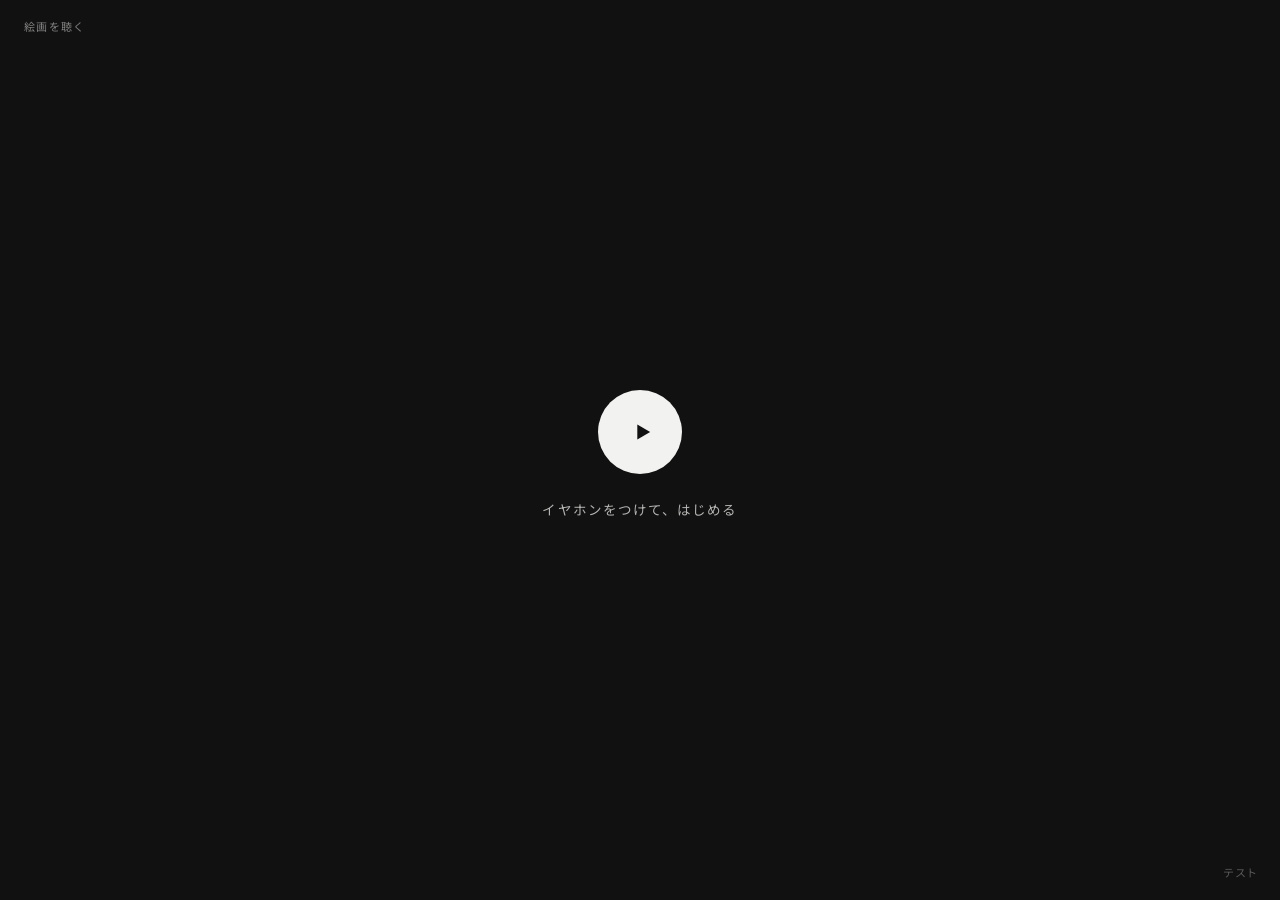
==== commit f58019df: "Add files via upload" ====
--- a/index.html
+++ b/index.html
@@ -7,33 +7,34 @@
 <title>絵画を聴く</title>
 <link rel="stylesheet" href="style.css">
 <style>
-  .test-corner { position: fixed; right: 10px; bottom: max(10px, env(safe-area-inset-bottom)); z-index: 30;
-    background: rgba(255,255,255,.06); color: rgba(255,255,255,.42); border: 1px solid rgba(255,255,255,.12);
-    border-radius: 999px; padding: 4px 10px; font: inherit; font-size: 11px; letter-spacing: .08em; cursor: pointer; }
-  .test-corner.on { background: #2B5282; color: #fff; border-color: #2B5282; opacity: 1; }
-  .test-panel { position: fixed; left: 10px; right: 10px; bottom: calc(44px + env(safe-area-inset-bottom)); z-index: 29;
-    background: rgba(20,20,22,.97); border: 1px solid rgba(255,255,255,.18); border-radius: 16px; padding: 12px 14px;
+  .test-corner { position: fixed; right: 14px; bottom: max(14px, env(safe-area-inset-bottom)); z-index: 30;
+    background: transparent; color: rgba(242,242,240,.32); border: 0;
+    border-radius: 6px; padding: 4px 8px; font: inherit; font-size: 11px; letter-spacing: .06em; cursor: pointer; }
+  .test-corner.on { background: #F2F2F0; color: #111; }
+  .test-panel { position: fixed; left: 12px; right: 12px; bottom: calc(44px + env(safe-area-inset-bottom)); z-index: 29;
+    background: #1A1A1A; border: 1px solid rgba(255,255,255,.10); border-radius: 10px; padding: 14px 16px;
     font-size: 12px; max-height: 76svh; overflow-y: auto; }
   .test-panel .t-head { display: flex; justify-content: space-between; align-items: center; gap: 8px; margin-bottom: 6px; }
-  .test-panel .t-now { color: #fff; font-weight: 500; font-size: 12.5px; }
-  .test-panel .t-meta { color: #B4B4B0; font-size: 11px; margin-bottom: 10px; line-height: 1.5; font-family: 'Outfit', sans-serif; }
+  .test-panel .t-now { color: #F2F2F0; font-weight: 500; font-size: 12.5px; }
+  .test-panel .t-meta { color: #8E8E8A; font-size: 11px; margin-bottom: 10px; line-height: 1.5; font-family: 'Outfit', sans-serif; }
   .test-panel .t-btns { display: grid; grid-template-columns: repeat(3, 1fr); gap: 6px; margin-bottom: 12px; }
-  .test-panel .t-btn { background: rgba(255,255,255,.08); color: #F2F2F0; border: 1px solid rgba(255,255,255,.14);
-    border-radius: 10px; padding: 7px 6px; font: inherit; font-size: 11.5px; cursor: pointer; text-align: center; line-height: 1.35; }
-  .test-panel .t-btn .t-db { display: block; font-size: 10.5px; color: #9E9E98; font-family: 'Outfit', sans-serif; margin-top: 2px; }
-  .test-panel .t-btn.on { background: #2B5282; border-color: #4E7BB3; color: #fff; }
-  .test-panel .t-btn.on .t-db { color: #DCE8F8; }
-  .test-panel .t-sl { display: flex; flex-direction: column; gap: 8px; border-top: 1px solid rgba(255,255,255,.12); padding-top: 10px; }
+  .test-panel .t-btn { background: rgba(255,255,255,.08); color: #F2F2F0; border: 0;
+    border-radius: 8px; padding: 8px 6px; font: inherit; font-size: 11.5px; cursor: pointer; text-align: center; line-height: 1.35; }
+  .test-panel .t-btn .t-db { display: block; font-size: 10.5px; color: #8E8E8A; font-family: 'Outfit', sans-serif; margin-top: 2px; }
+  .test-panel .t-btn.on { background: #F2F2F0; color: #111; }
+  .test-panel .t-btn.on .t-db { color: #555; }
+  .test-panel .t-sl { display: flex; flex-direction: column; gap: 8px; border-top: 1px solid rgba(255,255,255,.10); padding-top: 10px; }
   .test-panel .t-row { display: flex; align-items: center; gap: 8px; flex-wrap: wrap; }
-  .test-panel .t-row label { min-width: 92px; color: #D4D4D0; font-size: 11.5px; }
-  .test-panel .t-row input[type=range] { flex: 1; min-width: 110px; margin: 0; padding: 0; background: transparent; border: 0; accent-color: #5C8ED1; }
-  .test-panel .t-val { min-width: 54px; text-align: right; font-family: 'Outfit', sans-serif; color: #fff; font-size: 11.5px; }
-  .test-panel .t-mini { background: rgba(255,255,255,.12); color: #fff; border: 0; border-radius: 999px; padding: 4px 9px; font: inherit; font-size: 10.5px; cursor: pointer; white-space: nowrap; }
-  .test-panel .t-mini:active { background: #2B5282; }
+  .test-panel .t-row label { min-width: 96px; color: rgba(242,242,240,.78); font-size: 11.5px; }
+  .test-panel .t-row input[type=range] { flex: 1; min-width: 110px; margin: 0; padding: 0; background: transparent; border: 0; accent-color: #F2F2F0; }
+  .test-panel .t-val { min-width: 56px; text-align: right; font-family: 'Outfit', sans-serif; color: #F2F2F0; font-size: 11.5px; }
+  .test-panel .t-mini { background: rgba(255,255,255,.12); color: #F2F2F0; border: 0; border-radius: 6px; padding: 4px 10px; font: inherit; font-size: 10.5px; cursor: pointer; white-space: nowrap; }
+  .test-panel .t-mini:active { background: #F2F2F0; color: #111; }
 </style>
 </head>
 <body>
-<div class="bar"><span class="brand">LISTENING TO PAINTINGS</span></div>
+<div class="backdrop" id="backdrop" aria-hidden="true"></div>
+<div class="bar"><span class="brand" id="brand">絵画を聴く</span></div>
 <main class="stage">
   <!-- はじめる前／探しているあいだ -->
   <section class="seek" id="seek">
@@ -41,15 +42,17 @@
     <button id="b" class="play" aria-label="はじめる"><svg viewBox="0 0 24 24" fill="currentColor"><path d="M8 5.5v13l11-6.5z"/></svg></button>
     <p class="msg" id="msg" role="status" aria-live="polite">イヤホンをつけて、はじめる</p>
   </section>
-  <!-- 絵の前 -->
+
+  <!-- 絵の前（yomiyomi 再生画面リファレンス） -->
   <section class="art" id="art" hidden>
+    <div class="art-frame"><img id="picture" alt=""></div>
     <p class="cap" id="caption"></p>
   </section>
   <section class="ctl" id="controls" hidden>
+    <div class="g-prog"><i id="g-bar"></i></div>
+    <button id="g" class="guide-btn" aria-label="ガイドを聴く"><svg viewBox="0 0 24 24" fill="currentColor"><path d="M8 5.5v13l11-6.5z"/></svg><span>ガイドを聴く</span></button>
     <p id="st" class="state" role="status" aria-live="polite"></p>
-    <button id="g" class="play" aria-label="ガイドを聴く"><svg viewBox="0 0 24 24" fill="currentColor"><path d="M8 5.5v13l11-6.5z"/></svg></button>
-    <p class="state">ガイド</p>
-    <button id="z" class="link">正面をここにする</button>
+    <button id="z" class="link" hidden>正面をここにする</button>
   </section>
 
   <!-- 設営のとき（index.html?setup） -->
@@ -62,7 +65,7 @@
     <p class="debug" id="pos"></p>
     <p><button id="log" class="sbtn">記録を保存（CSV）</button> <button id="clear" class="sbtn">記録を消す</button></p>
   </section>
-  <p style="text-align:center"><button class="link" id="toggle">設定</button></p>
+  <p style="text-align:center;margin-top:16px" id="setup-toggle-wrap" hidden><button class="link" id="toggle">設定</button></p>
 </main>
 
 <!-- 右下の控えめなデモテスト（ドレミファソラのサイン波＋距離dBm常時表示＋直感スライダー調整） -->
@@ -71,7 +74,7 @@
     <span class="t-now" id="test-now">テスト待機中（ビーコンを近づけるか下をタップ）</span>
     <button type="button" class="t-mini" id="test-stop">音オフ</button>
   </div>
-  <div class="t-meta" id="test-meta">状態：待機　｜　最強ビーコン：なし　｜　向き 0°　奥 0.0m　｜　音：待機</div>
+  <div class="t-meta" id="test-meta">状態：待機　｜　最強：なし　｜　接近 0%　向き 0°　奥 0.0m　｜　音：待機</div>
   <div class="t-btns" id="test-btns"></div>
   <div class="t-sl">
     <div class="t-row">
@@ -103,10 +106,6 @@
 <script src="exhibit.js"></script>
 <script src="audio.js"></script>
 <script>
-  // 歩いてまわる：ビーコンで近くの絵を見つけ、その絵の音をその場で3Dに配置して鳴らす（HRTF）。
-  // 状態：歩く／近づく／止まる／離れる（制作ソフトの「インタラクション」の層ごとの音量を使う）。
-  // スマホの向き：聴く向き／左右の傾き：聴く点が左右にずれる／前に倒す：聴く点が絵の奥へ進む
-  // ビーコンの読み取りは Android の Chrome（Web Bluetooth のスキャン。chrome://flags の Experimental Web Platform features を有効にする）
   const $ = (id) => document.getElementById(id);
   const clamp = (v, a, b) => Math.max(a, Math.min(b, v));
   const store = { get: (k, d) => { try { return JSON.parse(localStorage.getItem(k)) || d; } catch (e) { return d; } }, set: (k, v) => { try { localStorage.setItem(k, JSON.stringify(v)); } catch (e) { } } };
@@ -123,8 +122,15 @@
   let lastStatus = '';
   const status = (s, txt) => {
     const key = s + '|' + txt; if (key === lastStatus) return; lastStatus = key;
-    if (s === 'seek' || s === 'error') { $('seek').hidden = false; $('art').hidden = true; $('controls').hidden = true; $('radar').hidden = s === 'error'; $('msg').innerHTML = txt; }
-    else { $('seek').hidden = true; $('art').hidden = false; $('controls').hidden = false; $('st').innerHTML = txt; }
+    if (s === 'seek' || s === 'error') {
+      $('seek').hidden = false; $('art').hidden = true; $('controls').hidden = true;
+      $('radar').hidden = s === 'error' || !$('b').hidden;
+      $('msg').innerHTML = txt;
+      $('backdrop').classList.remove('on');
+    } else {
+      $('seek').hidden = true; $('art').hidden = false; $('controls').hidden = false;
+      $('st').innerHTML = txt;
+    }
   };
   let lock = null;
   const keepAwake = async () => { try { if ('wakeLock' in navigator) lock = await navigator.wakeLock.request('screen'); } catch (e) { } };
@@ -143,101 +149,23 @@
     const works = d.works.filter((w) => w.files.work);
     let map = {};
     works.forEach((w) => { if (w.beacon && !Object.values(map).includes(w.id)) map[w.beacon] = w.id; });
-    const th = { near: -75, stop: -55, hold: 1.5, hyst: 8 }; // 固定（スマホに保存された値は使わない）
-    const SWITCH = -50, LEAD = 8; // 切り替え：いちばん強いビーコンが-50dBmより強く、2番目より8dB以上強いとき
+    const th = Object.assign({ near: -78, stop: -64, hold: 1.5, hyst: 3 }, store.get('beaconTh', {}));
     const log = store.get('beaconLog', []);
     const seen = new Map();
-    // MP3版：聴く位置3段階（画家の位置／中景／絵の中）のMP3を同時にループし、ビーコンの強さでクロスフェードする
-    const AD = { 'monet-beach-sainte-adresse-1867': 1, 'pissarro-boulevard-montmartre-winter-1897': 2, 'monet-gare-saint-lazare-1877': 3, 'monet-stacks-of-wheat-1890': 4, 'degas-dance-class-1874': 5, 'caillebotte-paris-street-rainy-day-1877': 6 };
-    const engine = (() => {
-      // 背景（画面外の音を書き出したMP3）を流し、絵の中の物の音は、スマホを向けた方向のものほど大きく聞こえるようにする
-      const bufs = new Map();
-      let ctx = null, curSet = null, target = -1;
-      const dB = (v) => Math.pow(10, (Number(v) || 0) / 20);
-      const level = (o) => (o && o.cond === 'guide') ? 0 : (o && o.cond === 'all') ? 0.3 : 1;
-      const url = (f) => 'works/' + f.split('/').map(encodeURIComponent).join('/');
-      // 同じ音を少し重ねてクロスフェードしながら繰り返す（MP3の頭と終わりの無音でプチッと鳴らないように）
-      function xloop(c, buf, dest, t0, list) {
-        const a = Math.min(0.1, buf.duration * 0.05), b = buf.duration - a, L = b - a;
-        const X = Math.min(0.8, L / 4), step = L - X;
-        let k = 0, next = t0;
-        const one = (t, first) => {
-          const src = c.createBufferSource(); src.buffer = buf;
-          const g = c.createGain(); src.connect(g); g.connect(dest);
-          if (first) g.gain.setValueAtTime(1, t); else { g.gain.setValueAtTime(0, t); g.gain.linearRampToValueAtTime(1, t + X); }
-          g.gain.setValueAtTime(1, t + L - X); g.gain.linearRampToValueAtTime(0, t + L);
-          src.start(t, a, L); list.push(src);
-          src.onended = () => { const i = list.indexOf(src); if (i >= 0) list.splice(i, 1); try { g.disconnect(); } catch (e) { } };
-        };
-        const pump = () => { if (list.dead) return; while (next < c.currentTime + 4) { one(next, k === 0); k++; next += step; } };
-        pump(); list.timers.push(setInterval(pump, 1000));
-      }
-      const api = {
-        ctx: null, playing: false,
-        ensure() { if (!ctx) { const AC = window.AudioContext || window.webkitAudioContext; ctx = new AC({ latencyHint: 'playback' }); api.ctx = ctx; } return ctx; },
-        async load(id, work) {
-          if (bufs.has(id)) return bufs.get(id);
-          const c = api.ensure();
-          const dec = async (u) => { try { return await c.decodeAudioData(await (await fetch(u)).arrayBuffer()); } catch (e) { return null; } };
-          const objs = (work.sounds || []).filter((s) => s.pos && !s.mute);
-          const [bed, ...ob] = await Promise.all([dec('mp3/' + id + '_bed.mp3'), ...objs.map((s) => dec(url(s.file)))]);
-          const b = { bed, objs: objs.map((s, i) => ({ s, buf: ob[i] })).filter((x) => x.buf) };
-          bufs.set(id, b); [...bufs.keys()].forEach((k) => { if (k !== id && bufs.size > 2) bufs.delete(k); });
-          return b;
-        },
-        play(work, o) {
-          const c = api.ensure(), t = c.currentTime + 0.05, b = bufs.get(work.id);
-          if (!b) return;
-          const master = c.createGain(); master.gain.setValueAtTime(0, t);
-          const lim = c.createDynamicsCompressor(); lim.threshold.value = -6; lim.ratio.value = 8; lim.attack.value = 0.005; lim.release.value = 0.25;
-          master.connect(lim); lim.connect(c.destination);
-          const srcs = []; srcs.timers = [];
-          if (b.bed) { const src = c.createBufferSource(); src.buffer = b.bed; src.loop = true; src.connect(master); src.start(t); srcs.push(src); }
-          const scale = 0.9 / Math.sqrt(Math.max(1, b.objs.length));
-          const objs = b.objs.map(({ s, buf }) => {
-            const g = c.createGain(), pan = c.createStereoPanner();
-            g.connect(pan); pan.connect(master);
-            xloop(c, buf, g, t + Math.random() * 0.5, srcs);
-            const base = dB(s.gain) * Math.pow(Math.min(1, 8 / Math.max(1, Number(s.dist) || 8)), 0.6) * scale;
-            return { g, pan, base, az: (s.pos.x - 0.5) * 90 };
-          });
-          target = level(o); master.gain.linearRampToValueAtTime(target, t + 1);
-          api.stop(); curSet = { master, srcs, objs, h: null }; api.playing = true;
-          api.update(work, o, true);
-        },
-        update(work, o, force) {
-          if (!curSet) return; const t = ctx.currentTime;
-          const h = Number(o.heading) || 0;
-          if (force || curSet.h === null || Math.abs(h - curSet.h) > 2) {
-            curSet.h = h;
-            curSet.objs.forEach((x) => {
-              const rel = ((x.az - h + 540) % 360) - 180;
-              const w = Math.exp(-Math.pow(rel / 35, 2));
-              x.g.gain.cancelScheduledValues(t); x.g.gain.setTargetAtTime(x.base * (0.15 + 0.85 * w), t, 0.25);
-              x.pan.pan.cancelScheduledValues(t); x.pan.pan.setTargetAtTime(clamp(Math.sin(rel * Math.PI / 180), -1, 1) * 0.8, t, 0.25);
-            });
-          }
-          const v = level(o); if (v !== target) { target = v; curSet.master.gain.cancelScheduledValues(t); curSet.master.gain.setTargetAtTime(v, t, 0.25); }
-        },
-        stop() {
-          if (!curSet) return; const old = curSet, t = ctx.currentTime; curSet = null; api.playing = false;
-          old.master.gain.cancelScheduledValues(t); old.master.gain.setValueAtTime(old.master.gain.value, t); old.master.gain.linearRampToValueAtTime(0, t + 1);
-          setTimeout(() => { old.srcs.dead = true; old.srcs.timers.forEach(clearInterval); old.srcs.slice().forEach((x) => { try { x.stop(); } catch (e) { } }); old.master.disconnect(); }, 1200);
-        }
-      };
-      return api;
-    })();
+    const engine = new Engine();
     const listener = { x: 0.5, y: 1, z: 0 };
     const loaded = new Map();
     const guide = new Audio();
-    let heading = 0, zero = null, started = false, prox = 0, tilt = 0;
+    let heading = 0, zero = null, started = false, prox = 0;
     let cur = null, state = null, stopSince = 0, leaveSince = 0, guided = false;
     let entering = null, candId = null, candCount = 0;
+    const isSetupParam = new URLSearchParams(location.search).has('setup');
     const setupMode = () => !$('setup').hidden;
     const wOf = (id) => works.find((w) => w.id === id);
     const condOf = (id) => Exhibit.condition(d, d.works.findIndex((w) => w.id === id));
 
-    // ---- しきい値UI同期（設定画面とテストパネルの両方を連動保存） ----
+    if (isSetupParam) { $('setup').hidden = false; $('setup-toggle-wrap').hidden = false; }
+
     function syncThUI() {
       $('th-near').value = th.near; $('th-stop').value = th.stop; $('th-hold').value = th.hold;
       $('ts-near').value = th.near; $('tv-near').textContent = th.near + ' dBm';
@@ -250,7 +178,7 @@
     ['near', 'stop', 'hold'].forEach((k) => $('th-' + k).addEventListener('change', (e) => setTh(k, e.target.value)));
     ['near', 'stop', 'hold', 'hyst'].forEach((k) => $('ts-' + k).addEventListener('input', (e) => setTh(k, e.target.value)));
 
-    // ---- 右下テストモード（ドレミファソラのサイン音＋距離・dBm常時表示＋直感調整） ----
+    // ---- 右下テストモード ----
     let testMode = false, testOsc = null, testGain = null, testActiveId = null;
     function ensureTestAudio() {
       const ctx = engine.ensure();
@@ -275,10 +203,10 @@
     function updateTestDisplay() {
       if (!testMode) return;
       const now = Date.now();
-      const stNames = { walk: '歩く（無音）', near: '近づく（弱）', stop: '止まる（強）', leave: '離れる（減衰）' };
+      const stNames = { walk: '歩く（無音）', near: '近づく', stop: '止まる', leave: '離れる' };
       const best = strongestMapped();
       const bestW = best ? wOf(best.id) : null;
-      const bestTxt = best && bestW ? `${bestW.beaconLabel || ''} ${Math.round(best.ema)}dBm` : (started ? '受信なし' : '未開始（「はじめる」を押す）');
+      const bestTxt = best && bestW ? `${bestW.beaconLabel || ''} ${Math.round(best.ema)}dBm` : (started ? '受信なし' : '未開始');
       const ctxState = engine.ctx ? engine.ctx.state : '未起動';
       $('test-meta').textContent = `状態：${stNames[state] || '待機'}　｜　最強：${bestTxt}　｜　接近 ${Math.round(prox * 100)}%　向き ${Math.round(heading)}°　奥 ${listener.z.toFixed(1)}m　｜　音：${ctxState}`;
       [...$('test-btns').children].forEach((btn) => {
@@ -357,12 +285,12 @@
       } else {
         muteTestTone();
         cur = null; state = null;
-      }
-    });
-
-    // ---- 設定の画面 ----
+        if (started) status('seek', '絵に近づいてください');
+      }
+    });
+
+    // ---- 設定画面 ----
     $('toggle').addEventListener('click', (e) => { e.preventDefault(); $('setup').hidden = !$('setup').hidden; });
-    if (new URLSearchParams(location.search).has('setup')) $('setup').hidden = false;
     function renderMap() {
       $('map').innerHTML = '<tr><th>絵</th><th>ビーコン</th><th></th></tr>' + works.map((w) => {
         const k = Object.keys(map).find((b) => map[b] === w.id) || '（なし）';
@@ -383,28 +311,34 @@
       const w = wOf(id);
       const j = await (await fetch(w.files.work, { cache: 'no-store' })).json();
       const work = Object.assign({}, j, { sounds: (j.sounds || []).map((s) => Object.assign({}, s, { file: id + '/' + s.file })), guide: Object.assign({}, j.guide, { file: '' }) });
-      work.id = id;
-      await engine.load(id, work);
-      work.guideUrl = AD[id] ? 'mp3/ad' + AD[id] + '.mp3' : '';
+      await Promise.all(work.sounds.map((s) => engine.load(s.file, 'works/' + s.file.split('/').map(encodeURIComponent).join('/')).catch(() => null)));
+      work.guideUrl = j.guide && j.guide.file ? 'works/' + id + '/' + j.guide.file.split('/').map(encodeURIComponent).join('/') : '';
       const inDists = (work.sounds || []).filter((s) => s.pos && !s.mute).map((s) => Number(s.dist) || 10).sort((a, b) => a - b);
       const minD = inDists[0] || 5;
       const medD = inDists[Math.floor(inDists.length / 2)] || 12;
-      // 手前の音を80m後ろに吹き飛ばさず、前景を通り抜けて中景へ自然に踏み込む距離（4〜18m）に設計
       work.reach = clamp(Math.min(medD * 0.9, minD * 1.8), 4, 18);
       loaded.set(id, work);
       return work;
     }
-    const opt = () => ({ listener, cond: cur && condOf(cur) === 'guide' ? 'guide' : (!guide.paused ? 'all' : 'sound'), mutes: {}, heading, state: state || 'walk', prox: tilt, loopGuide: false });
+    const opt = () => ({ listener, cond: cur && condOf(cur) === 'guide' ? 'guide' : (!guide.paused ? 'all' : 'sound'), mutes: {}, heading, state: state || 'walk', prox, loopGuide: false });
     function record(s) { log.push({ time: new Date().toISOString(), work: cur || '', state: s }); store.set('beaconLog', log); }
 
     function show(id) {
       const w = wOf(id);
-      const tag = w.beaconLabel ? `[${w.beaconLabel}] ` : '';
+      const tag = testMode && w.beaconLabel ? `[${w.beaconLabel}] ` : '';
       $('caption').innerHTML = `<span class="ti">${Exhibit.esc(tag + w.title)}</span><span class="ar">${Exhibit.esc(w.artist)}　${Exhibit.esc(w.year || '')}</span>`;
+      if (w.files.image) {
+        $('picture').src = w.files.image;
+        $('picture').alt = w.artist + '《' + w.title + '》';
+        $('backdrop').style.backgroundImage = `url("${w.files.image}")`;
+        $('backdrop').classList.add('on');
+      }
+      $('g-bar').style.width = '0%';
     }
     async function enter(id, rssi) {
       if (testMode) {
         cur = id; state = 'near'; stopSince = 0; leaveSince = 0; zero = null;
+        if (typeof rssi === 'number') prox = clamp((rssi - th.near) / Math.max(8, (th.stop + 8) - th.near), 0.15, 1);
         show(id); status('near', '');
         playTestTone(id, 'near', rssi);
         return;
@@ -412,7 +346,7 @@
       if (condOf(id) === 'picture') { engine.stop(); guide.pause(); cur = id; state = 'near'; guided = true; show(id); status('near', 'この絵は、音なしでご覧ください'); record('near'); return; }
       status('seek', '読み込んでいます');
       const work = await load(id);
-      cur = id; state = 'near'; guided = false; stopSince = 0; leaveSince = 0; zero = null; tilt = 0;
+      cur = id; state = 'near'; guided = false; stopSince = 0; leaveSince = 0; zero = null;
       if (typeof rssi === 'number') prox = clamp((rssi - th.near) / Math.max(8, (th.stop + 8) - th.near), 0.15, 1);
       guide.pause(); guide.src = work.guideUrl || '';
       engine.play(work, opt());
@@ -438,27 +372,22 @@
       else status('seek', '絵に近づいてください');
     }
     ['play', 'ended', 'pause'].forEach((ev) => guide.addEventListener(ev, () => { render(); refresh(); }));
-
-    // 0.25秒ごとに、いちばん近い絵と状態を決める（隣とのパタパタ防止ヒステリシス付き）
+    guide.addEventListener('timeupdate', () => {
+      if (guide.duration) $('g-bar').style.width = Math.min(100, (guide.currentTime / guide.duration) * 100) + '%';
+    });
+
     function tick() {
       const now = Date.now();
       let best = null;
-      let second = -120;
-      for (const [k, v] of seen) {
-        if (!map[k] || now - v.t >= 3000) continue;
-        if (!best || v.ema > best.ema) { if (best) second = Math.max(second, best.ema); best = { id: map[k], ema: v.ema }; }
-        else second = Math.max(second, v.ema);
-      }
-      if (best && (best.ema <= SWITCH || best.ema < second + LEAD)) best = cur ? { id: cur, ema: best.ema } : null;
+      for (const [k, v] of seen) if (map[k] && now - v.t < 3000 && v.ema > th.near && (!best || v.ema > best.ema)) best = { id: map[k], ema: v.ema };
       if (entering) return;
       const curKey = cur ? Object.keys(map).find((b) => map[b] === cur) : null;
       const curV = curKey && seen.get(curKey);
       const curE = curV && now - curV.t < 3000 ? curV.ema : -120;
       if (best && best.id !== cur) {
-        if (true) {
+        if (!cur || curE <= th.near || best.ema >= curE + (Number(th.hyst) || 0)) {
           candCount = candId === best.id ? candCount + 1 : 1;
           candId = best.id;
-          // 0.5秒（2回連続）同じ候補が勝ったときだけ切り替えて誤反応を防ぐ
           if (!cur || candCount >= 2) {
             candId = null; candCount = 0; entering = best.id;
             enter(best.id, best.ema).catch(() => { status('error', '音を読み込めませんでした'); }).finally(() => { entering = null; });
@@ -467,7 +396,6 @@
         } else { candId = null; candCount = 0; }
       } else { candId = null; candCount = 0; }
       if (!cur) { prox = prox * 0.7; status('seek', '絵に近づいてください'); updateTestDisplay(); return; }
-      // ビーコン電波強度（th.near 〜 th.stop+8 dBm）を 0〜1 の無段階グラデーション（prox）に滑らかに変換
       const targetProx = clamp((curE - th.near) / Math.max(8, (th.stop + 8) - th.near), 0, 1);
       prox = prox * 0.65 + targetProx * 0.35;
       const workNow = loaded.get(cur);
@@ -479,7 +407,6 @@
       updateTestDisplay();
     }
 
-    // ---- 向きのセンサー ----
     let queued = false;
     function refresh() {
       if (queued) return; queued = true;
@@ -498,12 +425,10 @@
       const rawH = ((a - zero.a + 540) % 360) - 180;
       const dH = ((rawH - heading + 540) % 360) - 180;
       heading = ((heading + dH * 0.28 + 540) % 360) - 180;
-      // 前に倒すほど絵の中へ（0〜35度を3段階のクロスフェードに対応させる）
-      tilt = tilt * 0.85 + clamp((zero.b - (e.beta || 0)) / 35, 0, 1) * 0.15;
+      listener.x = 0.5 + clamp((e.gamma || 0) / 35, -1, 1) * window.SENSOR.tiltX;
       refresh();
     }
 
-    // ---- はじめる ----
     $('b').addEventListener('click', async () => {
       if (started) return;
       const ctx = engine.ensure(); ctx.resume();
@@ -532,8 +457,8 @@
       });
       started = true; keepAwake();
       $('b').hidden = true;
+      $('brand').classList.add('live');
       status('seek', '絵に近づいてください');
-      // 体験中に読み込み待ちが発生しないよう、6作品の音源を裏で1つずつ先読みする
       (async () => {
         for (const w of works) {
           if (!loaded.has(w.id)) { try { await load(w.id); } catch (e) { } }
@@ -545,8 +470,9 @@
           .map(([k, v]) => `<tr><td>${Exhibit.esc(k)}</td><td>${Math.round(v.ema)} dBm</td><td>${map[k] ? Exhibit.esc((wOf(map[k]) || {}).title || '') : ''}</td></tr>`).join(''); }
       }, 250);
     });
-    const PLAY = '<svg viewBox="0 0 24 24" fill="currentColor"><path d="M8 5.5v13l11-6.5z"/></svg>', STOP = '<svg viewBox="0 0 24 24" fill="currentColor"><rect x="7" y="7" width="10" height="10" rx="1"/></svg>';
     if ($('z')) $('z').addEventListener('click', () => { zero = null; });
+    const PLAY = '<svg viewBox="0 0 24 24" fill="currentColor"><path d="M8 5.5v13l11-6.5z"/></svg><span>ガイドを聴く</span>';
+    const STOP = '<svg viewBox="0 0 24 24" fill="currentColor"><rect x="7" y="7" width="10" height="10" rx="1.5"/></svg><span>ガイドを止める</span>';
     const gbtn = () => { $('g').innerHTML = guide.paused ? PLAY : STOP; $('g').dataset.on = guide.paused ? '' : '1'; };
     $('g').addEventListener('click', () => { if (!guide.src) return; if (guide.paused) { if (guide.ended) guide.currentTime = 0; guide.play().catch(() => { }); record('guide'); } else guide.pause(); });
     ['play', 'pause', 'ended'].forEach((ev) => guide.addEventListener(ev, gbtn));
--- a/style.css
+++ b/style.css
@@ -1,84 +1,290 @@
 @import url('https://fonts.googleapis.com/css2?family=Outfit:wght@300;400;500&family=Noto+Sans+JP:wght@300;400;500&display=swap');
-/* 展示のページ（スマホ）。暗幕の中で使うので暗い画面。絵が主役で、文字は最小限。
-   書体・字間・角の丸み・面の重ね方は、参考サイトの雰囲気を手がかりにした */
-:root { --bg: #111111; --card: #1B1B1B; --fg: #F2F2F0; --muted: #8E8E8A; --line: rgba(255,255,255,.10); --glass: rgba(255,255,255,.06); --r: 16px; }
-* { box-sizing: border-box; }
+/* 展示のページ（スマホ）。暗幕の中で使うので暗い画面。装飾を削ぎ落とし、絵と音だけを残す */
+:root {
+  --bg: #111111;
+  --card: #1A1A1A;
+  --fg: #F2F2F0;
+  --muted: #8E8E8A;
+  --line: rgba(255, 255, 255, 0.10);
+  --fill: rgba(255, 255, 255, 0.11);
+  --r: 10px;
+  --ease: cubic-bezier(0.4, 0.4, 0, 1);
+}
+*, *::before, *::after { box-sizing: border-box; }
 html { -webkit-text-size-adjust: 100%; }
-body { margin: 0; background: var(--bg); color: var(--fg); font-family: 'Outfit', 'Noto Sans JP', 'Hiragino Sans', sans-serif; font-weight: 400; letter-spacing: .05em; line-height: 1.7; min-height: 100svh; }
+body {
+  margin: 0;
+  background: var(--bg);
+  color: var(--fg);
+  font-family: 'Outfit', 'Roboto', 'Noto Sans JP', 'Hiragino Sans', sans-serif;
+  font-weight: 400;
+  letter-spacing: .04em;
+  line-height: 1.65;
+  min-height: 100svh;
+  -webkit-font-smoothing: antialiased;
+  -webkit-tap-highlight-color: transparent;
+  overflow-x: hidden;
+}
 a { color: inherit; text-decoration: none; }
 [hidden] { display: none !important; }
 .muted { color: var(--muted); }
 
-/* 上の帯 */
-.bar { position: fixed; inset: 0 0 auto 0; z-index: 5; display: flex; justify-content: space-between; align-items: center;
-  padding: max(14px, env(safe-area-inset-top)) 18px 14px; font-size: .72rem; letter-spacing: .14em;
-  background: linear-gradient(rgba(17,17,17,.9), rgba(17,17,17,0)); }
-.bar a:last-child:not(.brand) { padding: 6px 14px; border-radius: 999px; background: var(--glass); }
-.bar .brand { display: flex; align-items: center; gap: 8px; }
-.bar .brand::before { content: ''; width: 8px; height: 8px; border-radius: 50%; background: var(--fg); }
-
-/* 入口 */
-.home { padding: calc(64px + env(safe-area-inset-top)) 18px 48px; max-width: 620px; margin: 0 auto; }
+/* 絵の色味だけをごく薄く落とす背景 */
+.backdrop {
+  position: fixed;
+  inset: -48px;
+  z-index: 0;
+  background-size: cover;
+  background-position: center;
+  filter: blur(60px) saturate(0.85) brightness(0.28);
+  transform: scale(1.08);
+  opacity: 0;
+  transition: opacity .8s var(--ease);
+  pointer-events: none;
+}
+.backdrop.on { opacity: 1; }
+
+/* 上部：枠もぼかしも置かず、素の文字だけ */
+.bar {
+  position: fixed;
+  inset: 0 0 auto 0;
+  z-index: 10;
+  display: flex;
+  justify-content: space-between;
+  align-items: center;
+  padding: max(18px, env(safe-area-inset-top)) 24px 12px;
+  font-size: 11px;
+  letter-spacing: .12em;
+  pointer-events: none;
+}
+.bar a, .bar button { pointer-events: auto; }
+.bar a:last-child:not(.brand) {
+  padding: 5px 12px;
+  border-radius: 999px;
+  background: var(--fill);
+}
+.bar .brand {
+  display: inline-flex;
+  align-items: center;
+  gap: 8px;
+  color: rgba(242, 242, 240, .48);
+  font-weight: 400;
+}
+.bar .brand.live {
+  color: rgba(242, 242, 240, .62);
+}
+
+/* 入口（一覧ページ用） */
+.home { position: relative; z-index: 2; padding: calc(68px + env(safe-area-inset-top)) 18px 48px; max-width: 620px; margin: 0 auto; }
 .home h1 { font-weight: 400; font-size: 1.9rem; letter-spacing: .1em; margin: 18px 0 4px; }
 .home .sub { color: var(--muted); font-size: .78rem; letter-spacing: .12em; margin: 0 0 24px; }
 .walk { display: flex; justify-content: space-between; align-items: center; padding: 18px 22px; border-radius: 999px; background: var(--fg); color: var(--bg); font-weight: 500; letter-spacing: .1em; margin-bottom: 30px; }
 .walk span:last-child { font-family: 'Outfit'; }
 .list { display: grid; gap: 14px; }
-.item { display: block; background: var(--card); border-radius: var(--r); padding: 10px 10px 14px; }
-.item img { width: 100%; aspect-ratio: 16 / 10; object-fit: cover; display: block; border-radius: 10px; }
+.item { display: block; background: var(--card); border-radius: 14px; padding: 10px 10px 14px; }
+.item img { width: 100%; aspect-ratio: 16 / 10; object-fit: cover; display: block; border-radius: var(--r); }
 .item .t { display: flex; gap: 10px; align-items: baseline; margin: 12px 4px 0; }
 .item .n { font-family: 'Outfit'; color: var(--muted); font-size: .75rem; }
 .item .ti { font-size: .92rem; }
 .item .ar { color: var(--muted); font-size: .75rem; margin-left: auto; white-space: nowrap; }
 details.staff { margin-top: 40px; font-size: .78rem; color: var(--muted); }
 details.staff summary { cursor: pointer; padding: 6px 0; }
-input { font: inherit; width: 100%; background: var(--glass); color: var(--fg); border: 1px solid var(--line); border-radius: 12px; padding: 12px 14px; margin-top: 8px; }
-
-/* 絵の画面（絵ごと／歩いてまわる） */
-.stage { min-height: 100svh; display: flex; flex-direction: column; }
-.art { position: relative; padding-top: calc(52px + env(safe-area-inset-top)); }
-.art img { width: calc(100% - 24px); margin: 0 12px; max-height: 58svh; object-fit: contain; display: block; background: #000; border-radius: 12px; }
-.art .cap { padding: 16px 22px 0; }
-.art .ti { font-size: 1.1rem; font-weight: 500; letter-spacing: .06em; display: block; line-height: 1.5; }
-.art .ar { color: var(--muted); font-size: .74rem; letter-spacing: .08em; }
-.ctl { flex: 1; display: flex; flex-direction: column; align-items: center; justify-content: center; gap: 18px; padding: 22px 22px calc(28px + env(safe-area-inset-bottom)); }
-
-/* 丸いボタン */
-.play { width: 96px; height: 96px; border-radius: 50%; border: 0; background: var(--fg); color: var(--bg); display: grid; place-items: center; cursor: pointer; -webkit-tap-highlight-color: transparent; transition: transform .1s; position: relative; }
-.play:active { transform: scale(.96); }
-.play svg { width: 34px; height: 34px; }
-.play[data-on="1"] { background: transparent; color: var(--fg); box-shadow: inset 0 0 0 1px var(--line); }
-.play[data-on="1"]::after { content: ''; position: absolute; inset: -10px; border-radius: 50%; border: 1px solid var(--fg); opacity: .5; animation: ring 2.4s ease-out infinite; }
-.play[disabled] { opacity: .5; }
-@keyframes ring { 0% { transform: scale(.9); opacity: .6; } 100% { transform: scale(1.35); opacity: 0; } }
+input { font: inherit; width: 100%; background: var(--fill); color: var(--fg); border: 1px solid var(--line); border-radius: var(--r); padding: 10px 12px; margin-top: 8px; }
+
+/* メインステージ */
+.stage {
+  position: relative;
+  z-index: 2;
+  width: 100%;
+  max-width: 420px;
+  min-height: 100svh;
+  margin: 0 auto;
+  padding: calc(64px + env(safe-area-inset-top)) 24px calc(52px + env(safe-area-inset-bottom));
+  display: flex;
+  flex-direction: column;
+  justify-content: center;
+}
+
+/* 絵の前（yomiyomi のフラットな構成そのまま） */
+.art {
+  position: relative;
+  width: 100%;
+}
+.art-frame {
+  width: 100%;
+  display: flex;
+  justify-content: center;
+  align-items: center;
+}
+.art-frame img,
+.art img {
+  display: block;
+  max-width: 100%;
+  max-height: 48svh;
+  width: auto;
+  height: auto;
+  object-fit: contain;
+  border-radius: var(--r);
+}
+.art .cap {
+  margin: 20px 0 0;
+  padding: 0;
+  text-align: left;
+}
+.art .ti {
+  font-size: 16.5px;
+  font-weight: 400;
+  color: var(--fg);
+  letter-spacing: .04em;
+  display: block;
+  line-height: 1.5;
+}
+.art .ar {
+  display: block;
+  margin-top: 4px;
+  color: var(--muted);
+  font-size: 12px;
+  letter-spacing: .04em;
+}
+
+/* コントロール（枠線なしのフラットな面ボタン） */
+.ctl {
+  width: 100%;
+  margin-top: 22px;
+  display: flex;
+  flex-direction: column;
+  align-items: stretch;
+  gap: 12px;
+}
+.g-prog {
+  width: 100%;
+  height: 2px;
+  border-radius: 2px;
+  background: rgba(255, 255, 255, .14);
+  overflow: hidden;
+}
+.g-prog i {
+  display: block;
+  width: 0%;
+  height: 100%;
+  background: rgba(242, 242, 240, .82);
+  transition: width .25s linear;
+}
+.guide-btn {
+  width: 100%;
+  height: 46px;
+  border-radius: var(--r);
+  border: 0;
+  background: rgba(255, 255, 255, .13);
+  color: var(--fg);
+  font: inherit;
+  font-size: 13px;
+  font-weight: 400;
+  letter-spacing: .06em;
+  display: inline-flex;
+  align-items: center;
+  justify-content: center;
+  gap: 7px;
+  padding: 0 18px;
+  cursor: pointer;
+  transition: background .2s var(--ease), color .2s var(--ease), opacity .2s var(--ease);
+}
+.guide-btn svg { width: 15px; height: 15px; flex-shrink: 0; }
+.guide-btn:active { opacity: .72; }
+.guide-btn[data-on="1"] {
+  background: var(--fg);
+  color: var(--bg);
+}
+
+/* 丸いスタートボタン（モノクロ・発光なし） */
+.play {
+  position: relative;
+  width: 84px;
+  height: 84px;
+  border-radius: 50%;
+  border: 0;
+  background: var(--fg);
+  color: var(--bg);
+  display: grid;
+  place-items: center;
+  cursor: pointer;
+  padding: 0;
+  transition: transform .18s var(--ease), opacity .2s var(--ease);
+}
+.play:active { transform: scale(.95); }
+.play svg { width: 28px; height: 28px; margin-left: 3px; }
+.play[data-on="1"] { background: transparent; color: var(--fg); border: 1px solid var(--line); }
+.play[disabled] { opacity: .45; cursor: default; }
+@keyframes ring { 0% { transform: scale(.3); opacity: .55; } 100% { transform: scale(1.15); opacity: 0; } }
 
 /* 状態（ひとこと） */
-.state { font-size: .84rem; letter-spacing: .14em; color: var(--muted); min-height: 1.4em; text-align: center; }
+.state { font-size: 12px; letter-spacing: .06em; color: var(--muted); min-height: 1.4em; text-align: center; margin: 2px 0 0; }
 .state b { color: var(--fg); font-weight: 400; }
 
-/* 動かしかた（アイコンとひとこと） */
+/* 動かしかた（補助） */
 .how { display: flex; gap: 10px; justify-content: center; margin: 0; padding: 0; list-style: none; }
 .how li { display: flex; flex-direction: column; align-items: center; gap: 6px; font-size: .68rem; letter-spacing: .1em; color: var(--muted); background: var(--card); border-radius: var(--r); padding: 12px 14px 10px; min-width: 76px; }
 .how svg { width: 30px; height: 30px; color: var(--fg); opacity: .85; }
-.link { background: var(--glass); border: 0; color: var(--muted); font: inherit; font-size: .72rem; letter-spacing: .1em; padding: 8px 16px; border-radius: 999px; cursor: pointer; }
-
-/* 歩いてまわる：探しているあいだ */
-.seek { flex: 1; display: flex; flex-direction: column; align-items: center; justify-content: center; gap: 28px; padding: 80px 24px; text-align: center; }
-.radar { width: 140px; height: 140px; border-radius: 50%; position: relative; }
-.radar::before, .radar::after { content: ''; position: absolute; inset: 0; border-radius: 50%; border: 1px solid var(--fg); animation: ring 2.6s ease-out infinite; }
+.link { align-self: center; background: transparent; border: 0; color: var(--muted); font: inherit; font-size: 11.5px; letter-spacing: .06em; padding: 6px 12px; cursor: pointer; }
+.link:active { color: var(--fg); }
+
+/* はじめる前／探しているあいだ */
+.seek {
+  display: flex;
+  flex-direction: column;
+  align-items: center;
+  justify-content: center;
+  gap: 24px;
+  padding: 20px 0;
+  text-align: center;
+}
+.radar {
+  width: 84px;
+  height: 84px;
+  border-radius: 50%;
+  position: relative;
+  display: grid;
+  place-items: center;
+}
+.radar::before, .radar::after {
+  content: '';
+  position: absolute;
+  inset: 0;
+  border-radius: 50%;
+  border: 1px solid rgba(242, 242, 240, .38);
+  animation: ring 2.6s ease-out infinite;
+}
 .radar::after { animation-delay: 1.3s; }
-.radar i { position: absolute; inset: 62px; border-radius: 50%; background: var(--fg); }
-.seek .msg { font-size: .98rem; letter-spacing: .14em; }
-@media (prefers-reduced-motion: reduce) { .radar::before, .radar::after, .play::after { animation: none; } }
+.radar i {
+  width: 8px;
+  height: 8px;
+  border-radius: 50%;
+  background: var(--fg);
+}
+.seek .msg {
+  margin: 0;
+  font-size: 13.5px;
+  letter-spacing: .08em;
+  line-height: 1.8;
+  color: rgba(242, 242, 240, .72);
+}
+@media (prefers-reduced-motion: reduce) { .radar::before, .radar::after { animation: none; } }
 
 /* 設営の画面 */
-.setup { margin: 0 18px 40px; padding: 18px; border-radius: var(--r); background: var(--card); font-size: .8rem; letter-spacing: .04em; }
-.setup h2 { font-size: .9rem; font-weight: 500; margin: 0 0 8px; }
+.setup {
+  margin: 24px 0 32px;
+  padding: 18px;
+  border-radius: var(--r);
+  background: var(--card);
+  font-size: 12px;
+  letter-spacing: .04em;
+}
+.setup h2 { font-size: 13.5px; font-weight: 500; margin: 0 0 8px; }
 table.bt { width: 100%; border-collapse: collapse; }
-table.bt td, table.bt th { border-bottom: 1px solid var(--line); padding: 8px 4px; text-align: left; font-weight: 300; }
-.sbtn { background: var(--glass); color: var(--fg); border: 1px solid var(--line); border-radius: 999px; padding: 6px 14px; font: inherit; cursor: pointer; }
+table.bt td, table.bt th { border-bottom: 1px solid var(--line); padding: 8px 4px; text-align: left; font-weight: 400; }
+.sbtn { background: var(--fill); color: var(--fg); border: 0; border-radius: 8px; padding: 6px 14px; font: inherit; cursor: pointer; }
 input.th { width: 5.2em; display: inline-block; padding: 6px 8px; margin: 0 4px; }
-.debug { font-family: 'Outfit'; color: var(--muted); margin-top: 8px; }
+.debug { font-family: 'Outfit', sans-serif; color: var(--muted); margin-top: 8px; }
 
 /* QRの一覧（印刷） */
 .qr-grid { display: grid; grid-template-columns: repeat(auto-fill, minmax(220px, 1fr)); gap: 16px; max-width: 980px; margin: 0 auto; }
@@ -87,7 +293,3 @@
 @media print { body { background: #fff; color: #000; } .noprint { display: none; } .qr-grid .card { break-inside: avoid; border: 1px solid #ddd; } }
 .sbtn, table.bt th, table.bt td:nth-child(2) { white-space: nowrap; }
 .setup table.bt td:last-child { width: 1%; text-align: right; }
-/* 歩いてまわる：絵の前では題名を大きく出す */
-#art { padding-top: calc(120px + env(safe-area-inset-top)); text-align: center; }
-#art .cap { padding: 0 24px; }
-#art .ti { font-size: 1.6rem; line-height: 1.5; margin-bottom: 10px; }
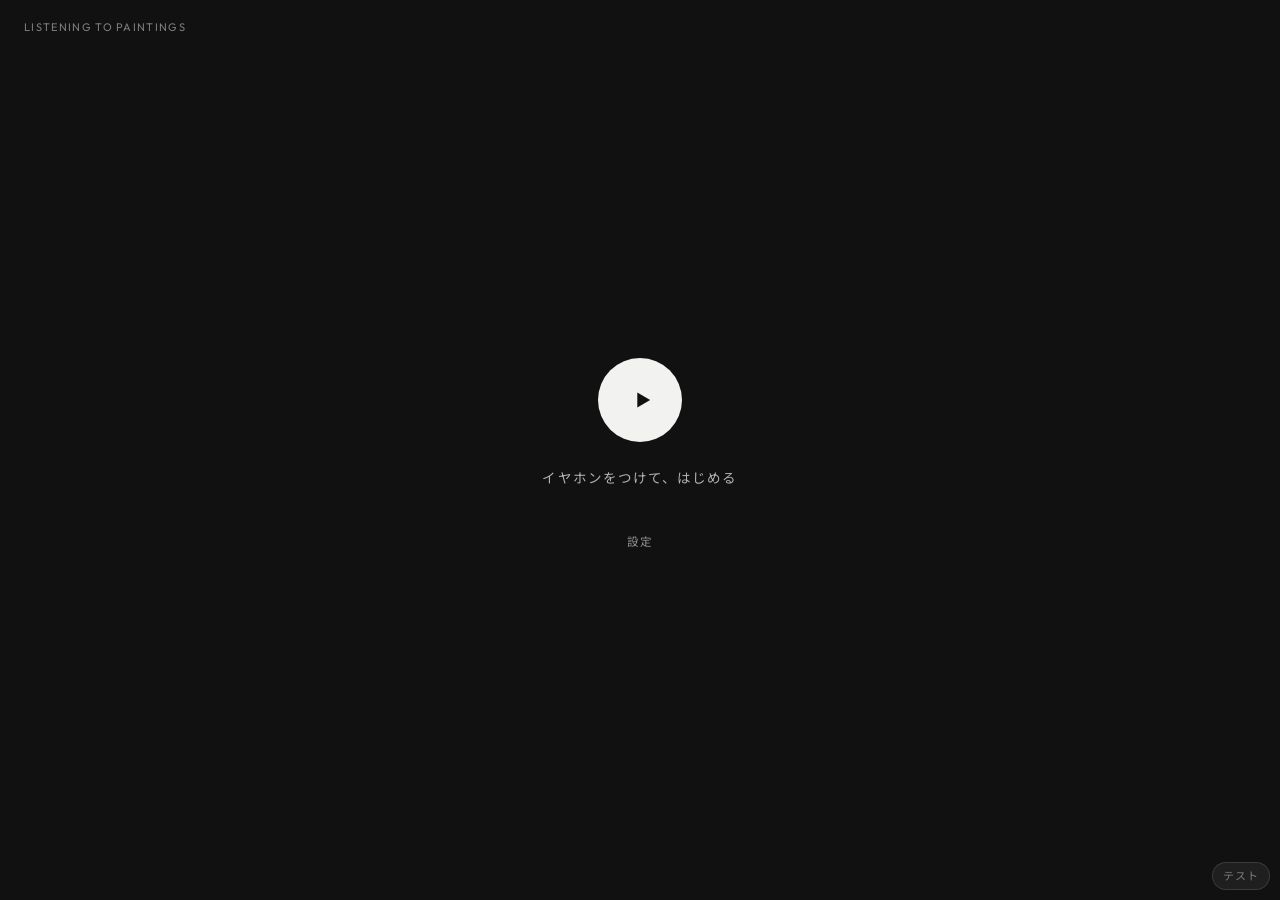
==== commit 375921f2: "Add files via upload" ====
--- a/index.html
+++ b/index.html
@@ -7,34 +7,33 @@
 <title>絵画を聴く</title>
 <link rel="stylesheet" href="style.css">
 <style>
-  .test-corner { position: fixed; right: 14px; bottom: max(14px, env(safe-area-inset-bottom)); z-index: 30;
-    background: transparent; color: rgba(242,242,240,.32); border: 0;
-    border-radius: 6px; padding: 4px 8px; font: inherit; font-size: 11px; letter-spacing: .06em; cursor: pointer; }
-  .test-corner.on { background: #F2F2F0; color: #111; }
-  .test-panel { position: fixed; left: 12px; right: 12px; bottom: calc(44px + env(safe-area-inset-bottom)); z-index: 29;
-    background: #1A1A1A; border: 1px solid rgba(255,255,255,.10); border-radius: 10px; padding: 14px 16px;
+  .test-corner { position: fixed; right: 10px; bottom: max(10px, env(safe-area-inset-bottom)); z-index: 30;
+    background: rgba(255,255,255,.06); color: rgba(255,255,255,.42); border: 1px solid rgba(255,255,255,.12);
+    border-radius: 999px; padding: 4px 10px; font: inherit; font-size: 11px; letter-spacing: .08em; cursor: pointer; }
+  .test-corner.on { background: #2B5282; color: #fff; border-color: #2B5282; opacity: 1; }
+  .test-panel { position: fixed; left: 10px; right: 10px; bottom: calc(44px + env(safe-area-inset-bottom)); z-index: 29;
+    background: rgba(20,20,22,.97); border: 1px solid rgba(255,255,255,.18); border-radius: 16px; padding: 12px 14px;
     font-size: 12px; max-height: 76svh; overflow-y: auto; }
   .test-panel .t-head { display: flex; justify-content: space-between; align-items: center; gap: 8px; margin-bottom: 6px; }
-  .test-panel .t-now { color: #F2F2F0; font-weight: 500; font-size: 12.5px; }
-  .test-panel .t-meta { color: #8E8E8A; font-size: 11px; margin-bottom: 10px; line-height: 1.5; font-family: 'Outfit', sans-serif; }
+  .test-panel .t-now { color: #fff; font-weight: 500; font-size: 12.5px; }
+  .test-panel .t-meta { color: #B4B4B0; font-size: 11px; margin-bottom: 10px; line-height: 1.5; font-family: 'Outfit', sans-serif; }
   .test-panel .t-btns { display: grid; grid-template-columns: repeat(3, 1fr); gap: 6px; margin-bottom: 12px; }
-  .test-panel .t-btn { background: rgba(255,255,255,.08); color: #F2F2F0; border: 0;
-    border-radius: 8px; padding: 8px 6px; font: inherit; font-size: 11.5px; cursor: pointer; text-align: center; line-height: 1.35; }
-  .test-panel .t-btn .t-db { display: block; font-size: 10.5px; color: #8E8E8A; font-family: 'Outfit', sans-serif; margin-top: 2px; }
-  .test-panel .t-btn.on { background: #F2F2F0; color: #111; }
-  .test-panel .t-btn.on .t-db { color: #555; }
-  .test-panel .t-sl { display: flex; flex-direction: column; gap: 8px; border-top: 1px solid rgba(255,255,255,.10); padding-top: 10px; }
+  .test-panel .t-btn { background: rgba(255,255,255,.08); color: #F2F2F0; border: 1px solid rgba(255,255,255,.14);
+    border-radius: 10px; padding: 7px 6px; font: inherit; font-size: 11.5px; cursor: pointer; text-align: center; line-height: 1.35; }
+  .test-panel .t-btn .t-db { display: block; font-size: 10.5px; color: #9E9E98; font-family: 'Outfit', sans-serif; margin-top: 2px; }
+  .test-panel .t-btn.on { background: #2B5282; border-color: #4E7BB3; color: #fff; }
+  .test-panel .t-btn.on .t-db { color: #DCE8F8; }
+  .test-panel .t-sl { display: flex; flex-direction: column; gap: 8px; border-top: 1px solid rgba(255,255,255,.12); padding-top: 10px; }
   .test-panel .t-row { display: flex; align-items: center; gap: 8px; flex-wrap: wrap; }
-  .test-panel .t-row label { min-width: 96px; color: rgba(242,242,240,.78); font-size: 11.5px; }
-  .test-panel .t-row input[type=range] { flex: 1; min-width: 110px; margin: 0; padding: 0; background: transparent; border: 0; accent-color: #F2F2F0; }
-  .test-panel .t-val { min-width: 56px; text-align: right; font-family: 'Outfit', sans-serif; color: #F2F2F0; font-size: 11.5px; }
-  .test-panel .t-mini { background: rgba(255,255,255,.12); color: #F2F2F0; border: 0; border-radius: 6px; padding: 4px 10px; font: inherit; font-size: 10.5px; cursor: pointer; white-space: nowrap; }
-  .test-panel .t-mini:active { background: #F2F2F0; color: #111; }
+  .test-panel .t-row label { min-width: 92px; color: #D4D4D0; font-size: 11.5px; }
+  .test-panel .t-row input[type=range] { flex: 1; min-width: 110px; margin: 0; padding: 0; background: transparent; border: 0; accent-color: #5C8ED1; }
+  .test-panel .t-val { min-width: 54px; text-align: right; font-family: 'Outfit', sans-serif; color: #fff; font-size: 11.5px; }
+  .test-panel .t-mini { background: rgba(255,255,255,.12); color: #fff; border: 0; border-radius: 999px; padding: 4px 9px; font: inherit; font-size: 10.5px; cursor: pointer; white-space: nowrap; }
+  .test-panel .t-mini:active { background: #2B5282; }
 </style>
 </head>
 <body>
-<div class="backdrop" id="backdrop" aria-hidden="true"></div>
-<div class="bar"><span class="brand" id="brand">絵画を聴く</span></div>
+<div class="bar"><span class="brand">LISTENING TO PAINTINGS</span></div>
 <main class="stage">
   <!-- はじめる前／探しているあいだ -->
   <section class="seek" id="seek">
@@ -42,17 +41,15 @@
     <button id="b" class="play" aria-label="はじめる"><svg viewBox="0 0 24 24" fill="currentColor"><path d="M8 5.5v13l11-6.5z"/></svg></button>
     <p class="msg" id="msg" role="status" aria-live="polite">イヤホンをつけて、はじめる</p>
   </section>
-
-  <!-- 絵の前（yomiyomi 再生画面リファレンス） -->
+  <!-- 絵の前 -->
   <section class="art" id="art" hidden>
-    <div class="art-frame"><img id="picture" alt=""></div>
     <p class="cap" id="caption"></p>
   </section>
   <section class="ctl" id="controls" hidden>
-    <div class="g-prog"><i id="g-bar"></i></div>
-    <button id="g" class="guide-btn" aria-label="ガイドを聴く"><svg viewBox="0 0 24 24" fill="currentColor"><path d="M8 5.5v13l11-6.5z"/></svg><span>ガイドを聴く</span></button>
     <p id="st" class="state" role="status" aria-live="polite"></p>
-    <button id="z" class="link" hidden>正面をここにする</button>
+    <button id="g" class="play" aria-label="ガイドを聴く"><svg viewBox="0 0 24 24" fill="currentColor"><path d="M8 5.5v13l11-6.5z"/></svg></button>
+    <p class="state">ガイド</p>
+    <button id="z" class="link">正面をここにする</button>
   </section>
 
   <!-- 設営のとき（index.html?setup） -->
@@ -65,7 +62,7 @@
     <p class="debug" id="pos"></p>
     <p><button id="log" class="sbtn">記録を保存（CSV）</button> <button id="clear" class="sbtn">記録を消す</button></p>
   </section>
-  <p style="text-align:center;margin-top:16px" id="setup-toggle-wrap" hidden><button class="link" id="toggle">設定</button></p>
+  <p style="text-align:center"><button class="link" id="toggle">設定</button></p>
 </main>
 
 <!-- 右下の控えめなデモテスト（ドレミファソラのサイン波＋距離dBm常時表示＋直感スライダー調整） -->
@@ -74,7 +71,7 @@
     <span class="t-now" id="test-now">テスト待機中（ビーコンを近づけるか下をタップ）</span>
     <button type="button" class="t-mini" id="test-stop">音オフ</button>
   </div>
-  <div class="t-meta" id="test-meta">状態：待機　｜　最強：なし　｜　接近 0%　向き 0°　奥 0.0m　｜　音：待機</div>
+  <div class="t-meta" id="test-meta">状態：待機　｜　最強ビーコン：なし　｜　向き 0°　奥 0.0m　｜　音：待機</div>
   <div class="t-btns" id="test-btns"></div>
   <div class="t-sl">
     <div class="t-row">
@@ -106,6 +103,10 @@
 <script src="exhibit.js"></script>
 <script src="audio.js"></script>
 <script>
+  // 歩いてまわる：ビーコンで近くの絵を見つけ、その絵の音をその場で3Dに配置して鳴らす（HRTF）。
+  // 状態：歩く／近づく／止まる／離れる（制作ソフトの「インタラクション」の層ごとの音量を使う）。
+  // スマホの向き：聴く向き／左右の傾き：聴く点が左右にずれる／前に倒す：聴く点が絵の奥へ進む
+  // ビーコンの読み取りは Android の Chrome（Web Bluetooth のスキャン。chrome://flags の Experimental Web Platform features を有効にする）
   const $ = (id) => document.getElementById(id);
   const clamp = (v, a, b) => Math.max(a, Math.min(b, v));
   const store = { get: (k, d) => { try { return JSON.parse(localStorage.getItem(k)) || d; } catch (e) { return d; } }, set: (k, v) => { try { localStorage.setItem(k, JSON.stringify(v)); } catch (e) { } } };
@@ -122,15 +123,8 @@
   let lastStatus = '';
   const status = (s, txt) => {
     const key = s + '|' + txt; if (key === lastStatus) return; lastStatus = key;
-    if (s === 'seek' || s === 'error') {
-      $('seek').hidden = false; $('art').hidden = true; $('controls').hidden = true;
-      $('radar').hidden = s === 'error' || !$('b').hidden;
-      $('msg').innerHTML = txt;
-      $('backdrop').classList.remove('on');
-    } else {
-      $('seek').hidden = true; $('art').hidden = false; $('controls').hidden = false;
-      $('st').innerHTML = txt;
-    }
+    if (s === 'seek' || s === 'error') { $('seek').hidden = false; $('art').hidden = true; $('controls').hidden = true; $('radar').hidden = s === 'error'; $('msg').innerHTML = txt; }
+    else { $('seek').hidden = true; $('art').hidden = false; $('controls').hidden = false; $('st').innerHTML = txt; }
   };
   let lock = null;
   const keepAwake = async () => { try { if ('wakeLock' in navigator) lock = await navigator.wakeLock.request('screen'); } catch (e) { } };
@@ -149,23 +143,104 @@
     const works = d.works.filter((w) => w.files.work);
     let map = {};
     works.forEach((w) => { if (w.beacon && !Object.values(map).includes(w.id)) map[w.beacon] = w.id; });
-    const th = Object.assign({ near: -78, stop: -64, hold: 1.5, hyst: 3 }, store.get('beaconTh', {}));
+    // 制作ソフトに登録済みのビーコン（スマホに登録がなくても反応するように）
+    const DEFAULT_BEACONS = { 'iBeacon 9-48399': 'monet-beach-sainte-adresse-1867', 'iBeacon 9-50449': 'pissarro-boulevard-montmartre-winter-1897', 'iBeacon 9-48394': 'monet-gare-saint-lazare-1877', 'iBeacon 9-48409': 'monet-stacks-of-wheat-1890', 'iBeacon 9-50448': 'degas-dance-class-1874', 'iBeacon 9-48232': 'caillebotte-paris-street-rainy-day-1877' };
+    Object.entries(DEFAULT_BEACONS).forEach(([k, id]) => { if (!map[k] && !Object.values(map).includes(id)) map[k] = id; });
+    const th = { near: -75, stop: -55, hold: 1.5, hyst: 8 }; // 固定（スマホに保存された値は使わない）
+    const SWITCH = -50, LEAD = 8; // 切り替え：いちばん強いビーコンが-50dBmより強く、2番目より8dB以上強いとき
     const log = store.get('beaconLog', []);
     const seen = new Map();
-    const engine = new Engine();
+    // MP3版：聴く位置3段階（画家の位置／中景／絵の中）のMP3を同時にループし、ビーコンの強さでクロスフェードする
+    const AD = { 'monet-beach-sainte-adresse-1867': 1, 'pissarro-boulevard-montmartre-winter-1897': 2, 'monet-gare-saint-lazare-1877': 3, 'monet-stacks-of-wheat-1890': 4, 'degas-dance-class-1874': 5, 'caillebotte-paris-street-rainy-day-1877': 6 };
+    const engine = (() => {
+      // 背景（画面外の音を書き出したMP3）を流し、絵の中の物の音は、スマホを向けた方向のものほど大きく聞こえるようにする
+      const bufs = new Map();
+      let ctx = null, curSet = null, target = -1;
+      const dB = (v) => Math.pow(10, (Number(v) || 0) / 20);
+      const level = (o) => (o && o.cond === 'guide') ? 0 : (o && o.cond === 'all') ? 0.3 : 1;
+      const url = (f) => 'works/' + f.split('/').map(encodeURIComponent).join('/');
+      // 同じ音を少し重ねてクロスフェードしながら繰り返す（MP3の頭と終わりの無音でプチッと鳴らないように）
+      function xloop(c, buf, dest, t0, list) {
+        const a = Math.min(0.1, buf.duration * 0.05), b = buf.duration - a, L = b - a;
+        const X = Math.min(0.8, L / 4), step = L - X;
+        let k = 0, next = t0;
+        const one = (t, first) => {
+          const src = c.createBufferSource(); src.buffer = buf;
+          const g = c.createGain(); src.connect(g); g.connect(dest);
+          if (first) g.gain.setValueAtTime(1, t); else { g.gain.setValueAtTime(0, t); g.gain.linearRampToValueAtTime(1, t + X); }
+          g.gain.setValueAtTime(1, t + L - X); g.gain.linearRampToValueAtTime(0, t + L);
+          src.start(t, a, L); list.push(src);
+          src.onended = () => { const i = list.indexOf(src); if (i >= 0) list.splice(i, 1); try { g.disconnect(); } catch (e) { } };
+        };
+        const pump = () => { if (list.dead) return; while (next < c.currentTime + 4) { one(next, k === 0); k++; next += step; } };
+        pump(); list.timers.push(setInterval(pump, 1000));
+      }
+      const api = {
+        ctx: null, playing: false,
+        ensure() { if (!ctx) { const AC = window.AudioContext || window.webkitAudioContext; ctx = new AC({ latencyHint: 'playback' }); api.ctx = ctx; } return ctx; },
+        async load(id, work) {
+          if (bufs.has(id)) return bufs.get(id);
+          const c = api.ensure();
+          const dec = async (u) => { try { return await c.decodeAudioData(await (await fetch(u)).arrayBuffer()); } catch (e) { return null; } };
+          const objs = (work.sounds || []).filter((s) => s.pos && !s.mute);
+          const [bed, ...ob] = await Promise.all([dec('mp3/' + id + '_bed.mp3'), ...objs.map((s) => dec(url(s.file)))]);
+          const b = { bed, objs: objs.map((s, i) => ({ s, buf: ob[i] })).filter((x) => x.buf) };
+          bufs.set(id, b); [...bufs.keys()].forEach((k) => { if (k !== id && bufs.size > 2) bufs.delete(k); });
+          return b;
+        },
+        play(work, o) {
+          const c = api.ensure(), t = c.currentTime + 0.05, b = bufs.get(work.id);
+          if (!b) return;
+          const master = c.createGain(); master.gain.setValueAtTime(0, t);
+          const lim = c.createDynamicsCompressor(); lim.threshold.value = -6; lim.ratio.value = 8; lim.attack.value = 0.005; lim.release.value = 0.25;
+          master.connect(lim); lim.connect(c.destination);
+          const srcs = []; srcs.timers = [];
+          if (b.bed) { const src = c.createBufferSource(); src.buffer = b.bed; src.loop = true; src.connect(master); src.start(t); srcs.push(src); }
+          const scale = 0.9 / Math.sqrt(Math.max(1, b.objs.length));
+          const objs = b.objs.map(({ s, buf }) => {
+            const g = c.createGain(), pan = c.createStereoPanner();
+            g.connect(pan); pan.connect(master);
+            xloop(c, buf, g, t + Math.random() * 0.5, srcs);
+            const base = dB(s.gain) * Math.pow(Math.min(1, 8 / Math.max(1, Number(s.dist) || 8)), 0.6) * scale;
+            return { g, pan, base, az: (s.pos.x - 0.5) * 90 };
+          });
+          target = level(o); master.gain.linearRampToValueAtTime(target, t + 1);
+          api.stop(); curSet = { master, srcs, objs, h: null }; api.playing = true;
+          api.update(work, o, true);
+        },
+        update(work, o, force) {
+          if (!curSet) return; const t = ctx.currentTime;
+          const h = Number(o.heading) || 0;
+          if (force || curSet.h === null || Math.abs(h - curSet.h) > 2) {
+            curSet.h = h;
+            curSet.objs.forEach((x) => {
+              const rel = ((x.az - h + 540) % 360) - 180;
+              const w = Math.exp(-Math.pow(rel / 35, 2));
+              x.g.gain.cancelScheduledValues(t); x.g.gain.setTargetAtTime(x.base * (0.15 + 0.85 * w), t, 0.25);
+              x.pan.pan.cancelScheduledValues(t); x.pan.pan.setTargetAtTime(clamp(Math.sin(rel * Math.PI / 180), -1, 1) * 0.8, t, 0.25);
+            });
+          }
+          const v = level(o); if (v !== target) { target = v; curSet.master.gain.cancelScheduledValues(t); curSet.master.gain.setTargetAtTime(v, t, 0.25); }
+        },
+        stop() {
+          if (!curSet) return; const old = curSet, t = ctx.currentTime; curSet = null; api.playing = false;
+          old.master.gain.cancelScheduledValues(t); old.master.gain.setValueAtTime(old.master.gain.value, t); old.master.gain.linearRampToValueAtTime(0, t + 1);
+          setTimeout(() => { old.srcs.dead = true; old.srcs.timers.forEach(clearInterval); old.srcs.slice().forEach((x) => { try { x.stop(); } catch (e) { } }); old.master.disconnect(); }, 1200);
+        }
+      };
+      return api;
+    })();
     const listener = { x: 0.5, y: 1, z: 0 };
     const loaded = new Map();
     const guide = new Audio();
-    let heading = 0, zero = null, started = false, prox = 0;
+    let heading = 0, zero = null, started = false, prox = 0, tilt = 0, side = 0;
     let cur = null, state = null, stopSince = 0, leaveSince = 0, guided = false;
     let entering = null, candId = null, candCount = 0;
-    const isSetupParam = new URLSearchParams(location.search).has('setup');
     const setupMode = () => !$('setup').hidden;
     const wOf = (id) => works.find((w) => w.id === id);
     const condOf = (id) => Exhibit.condition(d, d.works.findIndex((w) => w.id === id));
 
-    if (isSetupParam) { $('setup').hidden = false; $('setup-toggle-wrap').hidden = false; }
-
+    // ---- しきい値UI同期（設定画面とテストパネルの両方を連動保存） ----
     function syncThUI() {
       $('th-near').value = th.near; $('th-stop').value = th.stop; $('th-hold').value = th.hold;
       $('ts-near').value = th.near; $('tv-near').textContent = th.near + ' dBm';
@@ -178,7 +253,7 @@
     ['near', 'stop', 'hold'].forEach((k) => $('th-' + k).addEventListener('change', (e) => setTh(k, e.target.value)));
     ['near', 'stop', 'hold', 'hyst'].forEach((k) => $('ts-' + k).addEventListener('input', (e) => setTh(k, e.target.value)));
 
-    // ---- 右下テストモード ----
+    // ---- 右下テストモード（ドレミファソラのサイン音＋距離・dBm常時表示＋直感調整） ----
     let testMode = false, testOsc = null, testGain = null, testActiveId = null;
     function ensureTestAudio() {
       const ctx = engine.ensure();
@@ -203,10 +278,10 @@
     function updateTestDisplay() {
       if (!testMode) return;
       const now = Date.now();
-      const stNames = { walk: '歩く（無音）', near: '近づく', stop: '止まる', leave: '離れる' };
+      const stNames = { walk: '歩く（無音）', near: '近づく（弱）', stop: '止まる（強）', leave: '離れる（減衰）' };
       const best = strongestMapped();
       const bestW = best ? wOf(best.id) : null;
-      const bestTxt = best && bestW ? `${bestW.beaconLabel || ''} ${Math.round(best.ema)}dBm` : (started ? '受信なし' : '未開始');
+      const bestTxt = best && bestW ? `${bestW.beaconLabel || ''} ${Math.round(best.ema)}dBm` : (started ? '受信なし' : '未開始（「はじめる」を押す）');
       const ctxState = engine.ctx ? engine.ctx.state : '未起動';
       $('test-meta').textContent = `状態：${stNames[state] || '待機'}　｜　最強：${bestTxt}　｜　接近 ${Math.round(prox * 100)}%　向き ${Math.round(heading)}°　奥 ${listener.z.toFixed(1)}m　｜　音：${ctxState}`;
       [...$('test-btns').children].forEach((btn) => {
@@ -285,12 +360,12 @@
       } else {
         muteTestTone();
         cur = null; state = null;
-        if (started) status('seek', '絵に近づいてください');
       }
     });
 
-    // ---- 設定画面 ----
+    // ---- 設定の画面 ----
     $('toggle').addEventListener('click', (e) => { e.preventDefault(); $('setup').hidden = !$('setup').hidden; });
+    if (new URLSearchParams(location.search).has('setup')) $('setup').hidden = false;
     function renderMap() {
       $('map').innerHTML = '<tr><th>絵</th><th>ビーコン</th><th></th></tr>' + works.map((w) => {
         const k = Object.keys(map).find((b) => map[b] === w.id) || '（なし）';
@@ -311,34 +386,28 @@
       const w = wOf(id);
       const j = await (await fetch(w.files.work, { cache: 'no-store' })).json();
       const work = Object.assign({}, j, { sounds: (j.sounds || []).map((s) => Object.assign({}, s, { file: id + '/' + s.file })), guide: Object.assign({}, j.guide, { file: '' }) });
-      await Promise.all(work.sounds.map((s) => engine.load(s.file, 'works/' + s.file.split('/').map(encodeURIComponent).join('/')).catch(() => null)));
-      work.guideUrl = j.guide && j.guide.file ? 'works/' + id + '/' + j.guide.file.split('/').map(encodeURIComponent).join('/') : '';
+      work.id = id;
+      await engine.load(id, work);
+      work.guideUrl = AD[id] ? 'mp3/ad' + AD[id] + '.mp3' : '';
       const inDists = (work.sounds || []).filter((s) => s.pos && !s.mute).map((s) => Number(s.dist) || 10).sort((a, b) => a - b);
       const minD = inDists[0] || 5;
       const medD = inDists[Math.floor(inDists.length / 2)] || 12;
+      // 手前の音を80m後ろに吹き飛ばさず、前景を通り抜けて中景へ自然に踏み込む距離（4〜18m）に設計
       work.reach = clamp(Math.min(medD * 0.9, minD * 1.8), 4, 18);
       loaded.set(id, work);
       return work;
     }
-    const opt = () => ({ listener, cond: cur && condOf(cur) === 'guide' ? 'guide' : (!guide.paused ? 'all' : 'sound'), mutes: {}, heading, state: state || 'walk', prox, loopGuide: false });
+    const opt = () => ({ listener, cond: cur && condOf(cur) === 'guide' ? 'guide' : (!guide.paused ? 'all' : 'sound'), mutes: {}, heading: side, state: state || 'walk', prox: tilt, loopGuide: false });
     function record(s) { log.push({ time: new Date().toISOString(), work: cur || '', state: s }); store.set('beaconLog', log); }
 
     function show(id) {
       const w = wOf(id);
-      const tag = testMode && w.beaconLabel ? `[${w.beaconLabel}] ` : '';
+      const tag = w.beaconLabel ? `[${w.beaconLabel}] ` : '';
       $('caption').innerHTML = `<span class="ti">${Exhibit.esc(tag + w.title)}</span><span class="ar">${Exhibit.esc(w.artist)}　${Exhibit.esc(w.year || '')}</span>`;
-      if (w.files.image) {
-        $('picture').src = w.files.image;
-        $('picture').alt = w.artist + '《' + w.title + '》';
-        $('backdrop').style.backgroundImage = `url("${w.files.image}")`;
-        $('backdrop').classList.add('on');
-      }
-      $('g-bar').style.width = '0%';
     }
     async function enter(id, rssi) {
       if (testMode) {
         cur = id; state = 'near'; stopSince = 0; leaveSince = 0; zero = null;
-        if (typeof rssi === 'number') prox = clamp((rssi - th.near) / Math.max(8, (th.stop + 8) - th.near), 0.15, 1);
         show(id); status('near', '');
         playTestTone(id, 'near', rssi);
         return;
@@ -346,7 +415,7 @@
       if (condOf(id) === 'picture') { engine.stop(); guide.pause(); cur = id; state = 'near'; guided = true; show(id); status('near', 'この絵は、音なしでご覧ください'); record('near'); return; }
       status('seek', '読み込んでいます');
       const work = await load(id);
-      cur = id; state = 'near'; guided = false; stopSince = 0; leaveSince = 0; zero = null;
+      cur = id; state = 'near'; guided = false; stopSince = 0; leaveSince = 0; zero = null; tilt = 0;
       if (typeof rssi === 'number') prox = clamp((rssi - th.near) / Math.max(8, (th.stop + 8) - th.near), 0.15, 1);
       guide.pause(); guide.src = work.guideUrl || '';
       engine.play(work, opt());
@@ -372,22 +441,27 @@
       else status('seek', '絵に近づいてください');
     }
     ['play', 'ended', 'pause'].forEach((ev) => guide.addEventListener(ev, () => { render(); refresh(); }));
-    guide.addEventListener('timeupdate', () => {
-      if (guide.duration) $('g-bar').style.width = Math.min(100, (guide.currentTime / guide.duration) * 100) + '%';
-    });
-
+
+    // 0.25秒ごとに、いちばん近い絵と状態を決める（隣とのパタパタ防止ヒステリシス付き）
     function tick() {
       const now = Date.now();
       let best = null;
-      for (const [k, v] of seen) if (map[k] && now - v.t < 3000 && v.ema > th.near && (!best || v.ema > best.ema)) best = { id: map[k], ema: v.ema };
+      let second = -120;
+      for (const [k, v] of seen) {
+        if (!map[k] || now - v.t >= 3000) continue;
+        if (!best || v.ema > best.ema) { if (best) second = Math.max(second, best.ema); best = { id: map[k], ema: v.ema }; }
+        else second = Math.max(second, v.ema);
+      }
+      if (best && (best.ema <= SWITCH || best.ema < second + LEAD)) best = cur ? { id: cur, ema: best.ema } : null;
       if (entering) return;
       const curKey = cur ? Object.keys(map).find((b) => map[b] === cur) : null;
       const curV = curKey && seen.get(curKey);
       const curE = curV && now - curV.t < 3000 ? curV.ema : -120;
       if (best && best.id !== cur) {
-        if (!cur || curE <= th.near || best.ema >= curE + (Number(th.hyst) || 0)) {
+        if (true) {
           candCount = candId === best.id ? candCount + 1 : 1;
           candId = best.id;
+          // 0.5秒（2回連続）同じ候補が勝ったときだけ切り替えて誤反応を防ぐ
           if (!cur || candCount >= 2) {
             candId = null; candCount = 0; entering = best.id;
             enter(best.id, best.ema).catch(() => { status('error', '音を読み込めませんでした'); }).finally(() => { entering = null; });
@@ -396,6 +470,7 @@
         } else { candId = null; candCount = 0; }
       } else { candId = null; candCount = 0; }
       if (!cur) { prox = prox * 0.7; status('seek', '絵に近づいてください'); updateTestDisplay(); return; }
+      // ビーコン電波強度（th.near 〜 th.stop+8 dBm）を 0〜1 の無段階グラデーション（prox）に滑らかに変換
       const targetProx = clamp((curE - th.near) / Math.max(8, (th.stop + 8) - th.near), 0, 1);
       prox = prox * 0.65 + targetProx * 0.35;
       const workNow = loaded.get(cur);
@@ -407,6 +482,7 @@
       updateTestDisplay();
     }
 
+    // ---- 向きのセンサー ----
     let queued = false;
     function refresh() {
       if (queued) return; queued = true;
@@ -425,10 +501,14 @@
       const rawH = ((a - zero.a + 540) % 360) - 180;
       const dH = ((rawH - heading + 540) % 360) - 180;
       heading = ((heading + dH * 0.28 + 540) % 360) - 180;
-      listener.x = 0.5 + clamp((e.gamma || 0) / 35, -1, 1) * window.SENSOR.tiltX;
+      // 前に倒すほど絵の中へ（0〜35度を3段階のクロスフェードに対応させる）
+      tilt = tilt * 0.85 + clamp((zero.b - (e.beta || 0)) / 35, 0, 1) * 0.15;
+      // 左右に傾けると、傾けた側の物の音が大きくなる（±30度で絵の左端〜右端）
+      side = side * 0.8 + clamp((e.gamma || 0) / 30, -1, 1) * 45 * 0.2;
       refresh();
     }
 
+    // ---- はじめる ----
     $('b').addEventListener('click', async () => {
       if (started) return;
       const ctx = engine.ensure(); ctx.resume();
@@ -457,8 +537,8 @@
       });
       started = true; keepAwake();
       $('b').hidden = true;
-      $('brand').classList.add('live');
       status('seek', '絵に近づいてください');
+      // 体験中に読み込み待ちが発生しないよう、6作品の音源を裏で1つずつ先読みする
       (async () => {
         for (const w of works) {
           if (!loaded.has(w.id)) { try { await load(w.id); } catch (e) { } }
@@ -470,9 +550,8 @@
           .map(([k, v]) => `<tr><td>${Exhibit.esc(k)}</td><td>${Math.round(v.ema)} dBm</td><td>${map[k] ? Exhibit.esc((wOf(map[k]) || {}).title || '') : ''}</td></tr>`).join(''); }
       }, 250);
     });
+    const PLAY = '<svg viewBox="0 0 24 24" fill="currentColor"><path d="M8 5.5v13l11-6.5z"/></svg>', STOP = '<svg viewBox="0 0 24 24" fill="currentColor"><rect x="7" y="7" width="10" height="10" rx="1"/></svg>';
     if ($('z')) $('z').addEventListener('click', () => { zero = null; });
-    const PLAY = '<svg viewBox="0 0 24 24" fill="currentColor"><path d="M8 5.5v13l11-6.5z"/></svg><span>ガイドを聴く</span>';
-    const STOP = '<svg viewBox="0 0 24 24" fill="currentColor"><rect x="7" y="7" width="10" height="10" rx="1.5"/></svg><span>ガイドを止める</span>';
     const gbtn = () => { $('g').innerHTML = guide.paused ? PLAY : STOP; $('g').dataset.on = guide.paused ? '' : '1'; };
     $('g').addEventListener('click', () => { if (!guide.src) return; if (guide.paused) { if (guide.ended) guide.currentTime = 0; guide.play().catch(() => { }); record('guide'); } else guide.pause(); });
     ['play', 'pause', 'ended'].forEach((ev) => guide.addEventListener(ev, gbtn));
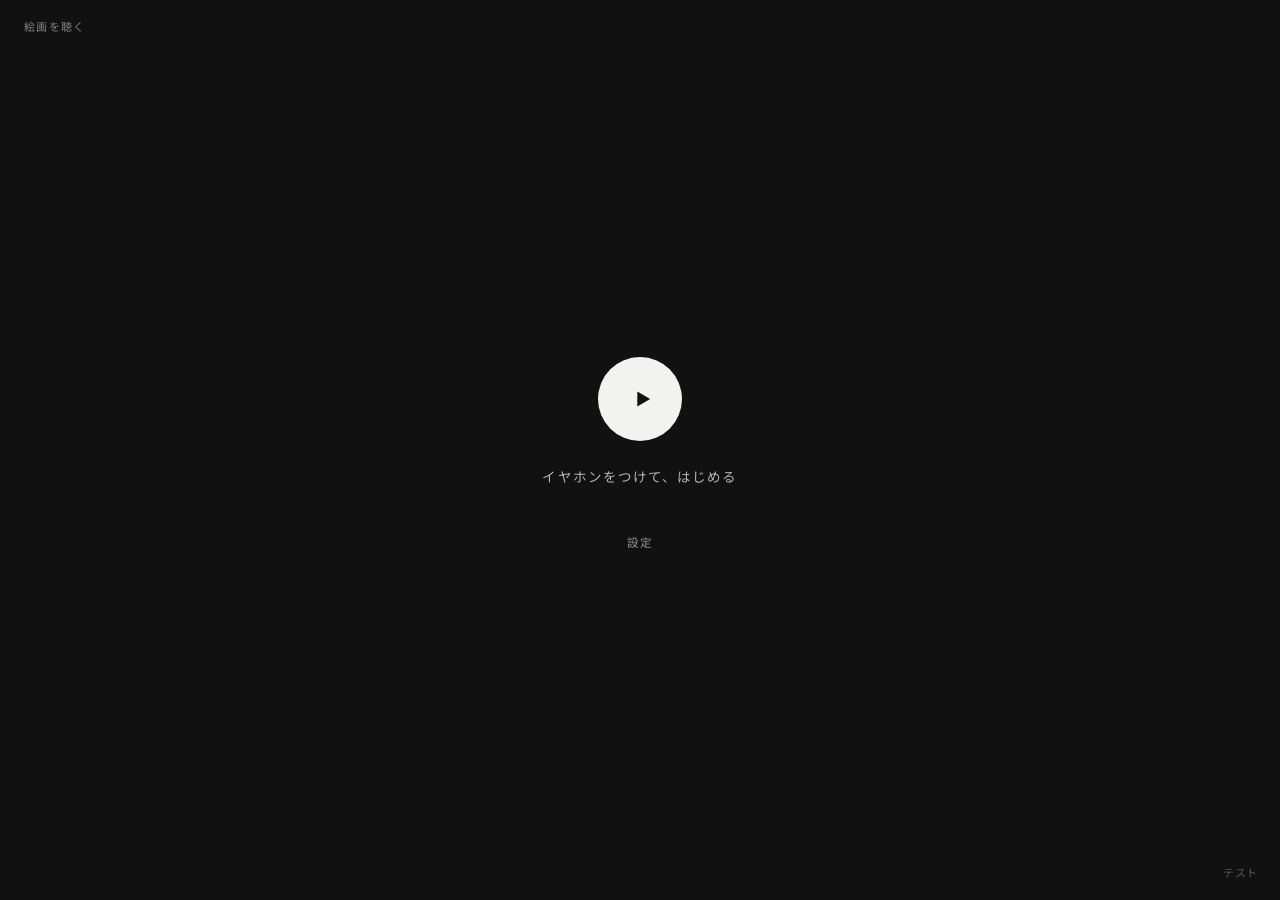
==== commit 3ddcbcea: "Add files via upload" ====
--- a/index.html
+++ b/index.html
@@ -7,33 +7,34 @@
 <title>絵画を聴く</title>
 <link rel="stylesheet" href="style.css">
 <style>
-  .test-corner { position: fixed; right: 10px; bottom: max(10px, env(safe-area-inset-bottom)); z-index: 30;
-    background: rgba(255,255,255,.06); color: rgba(255,255,255,.42); border: 1px solid rgba(255,255,255,.12);
-    border-radius: 999px; padding: 4px 10px; font: inherit; font-size: 11px; letter-spacing: .08em; cursor: pointer; }
-  .test-corner.on { background: #2B5282; color: #fff; border-color: #2B5282; opacity: 1; }
-  .test-panel { position: fixed; left: 10px; right: 10px; bottom: calc(44px + env(safe-area-inset-bottom)); z-index: 29;
-    background: rgba(20,20,22,.97); border: 1px solid rgba(255,255,255,.18); border-radius: 16px; padding: 12px 14px;
+  .test-corner { position: fixed; right: 14px; bottom: max(14px, env(safe-area-inset-bottom)); z-index: 30;
+    background: transparent; color: rgba(242,242,240,.32); border: 0;
+    border-radius: 6px; padding: 4px 8px; font: inherit; font-size: 11px; letter-spacing: .06em; cursor: pointer; }
+  .test-corner.on { background: #F2F2F0; color: #111; }
+  .test-panel { position: fixed; left: 12px; right: 12px; bottom: calc(44px + env(safe-area-inset-bottom)); z-index: 29;
+    background: #1A1A1A; border: 1px solid rgba(255,255,255,.10); border-radius: 10px; padding: 14px 16px;
     font-size: 12px; max-height: 76svh; overflow-y: auto; }
   .test-panel .t-head { display: flex; justify-content: space-between; align-items: center; gap: 8px; margin-bottom: 6px; }
-  .test-panel .t-now { color: #fff; font-weight: 500; font-size: 12.5px; }
-  .test-panel .t-meta { color: #B4B4B0; font-size: 11px; margin-bottom: 10px; line-height: 1.5; font-family: 'Outfit', sans-serif; }
+  .test-panel .t-now { color: #F2F2F0; font-weight: 500; font-size: 12.5px; }
+  .test-panel .t-meta { color: #8E8E8A; font-size: 11px; margin-bottom: 10px; line-height: 1.5; font-family: 'Outfit', sans-serif; }
   .test-panel .t-btns { display: grid; grid-template-columns: repeat(3, 1fr); gap: 6px; margin-bottom: 12px; }
-  .test-panel .t-btn { background: rgba(255,255,255,.08); color: #F2F2F0; border: 1px solid rgba(255,255,255,.14);
-    border-radius: 10px; padding: 7px 6px; font: inherit; font-size: 11.5px; cursor: pointer; text-align: center; line-height: 1.35; }
-  .test-panel .t-btn .t-db { display: block; font-size: 10.5px; color: #9E9E98; font-family: 'Outfit', sans-serif; margin-top: 2px; }
-  .test-panel .t-btn.on { background: #2B5282; border-color: #4E7BB3; color: #fff; }
-  .test-panel .t-btn.on .t-db { color: #DCE8F8; }
-  .test-panel .t-sl { display: flex; flex-direction: column; gap: 8px; border-top: 1px solid rgba(255,255,255,.12); padding-top: 10px; }
+  .test-panel .t-btn { background: rgba(255,255,255,.08); color: #F2F2F0; border: 0;
+    border-radius: 8px; padding: 8px 6px; font: inherit; font-size: 11.5px; cursor: pointer; text-align: center; line-height: 1.35; }
+  .test-panel .t-btn .t-db { display: block; font-size: 10.5px; color: #8E8E8A; font-family: 'Outfit', sans-serif; margin-top: 2px; }
+  .test-panel .t-btn.on { background: #F2F2F0; color: #111; }
+  .test-panel .t-btn.on .t-db { color: #555; }
+  .test-panel .t-sl { display: flex; flex-direction: column; gap: 8px; border-top: 1px solid rgba(255,255,255,.10); padding-top: 10px; }
   .test-panel .t-row { display: flex; align-items: center; gap: 8px; flex-wrap: wrap; }
-  .test-panel .t-row label { min-width: 92px; color: #D4D4D0; font-size: 11.5px; }
-  .test-panel .t-row input[type=range] { flex: 1; min-width: 110px; margin: 0; padding: 0; background: transparent; border: 0; accent-color: #5C8ED1; }
-  .test-panel .t-val { min-width: 54px; text-align: right; font-family: 'Outfit', sans-serif; color: #fff; font-size: 11.5px; }
-  .test-panel .t-mini { background: rgba(255,255,255,.12); color: #fff; border: 0; border-radius: 999px; padding: 4px 9px; font: inherit; font-size: 10.5px; cursor: pointer; white-space: nowrap; }
-  .test-panel .t-mini:active { background: #2B5282; }
+  .test-panel .t-row label { min-width: 96px; color: rgba(242,242,240,.78); font-size: 11.5px; }
+  .test-panel .t-row input[type=range] { flex: 1; min-width: 110px; margin: 0; padding: 0; background: transparent; border: 0; accent-color: #F2F2F0; }
+  .test-panel .t-val { min-width: 56px; text-align: right; font-family: 'Outfit', sans-serif; color: #F2F2F0; font-size: 11.5px; }
+  .test-panel .t-mini { background: rgba(255,255,255,.12); color: #F2F2F0; border: 0; border-radius: 6px; padding: 4px 10px; font: inherit; font-size: 10.5px; cursor: pointer; white-space: nowrap; }
+  .test-panel .t-mini:active { background: #F2F2F0; color: #111; }
 </style>
 </head>
 <body>
-<div class="bar"><span class="brand">LISTENING TO PAINTINGS</span></div>
+<div class="backdrop" id="backdrop" aria-hidden="true"></div>
+<div class="bar"><span class="brand" id="brand">絵画を聴く</span></div>
 <main class="stage">
   <!-- はじめる前／探しているあいだ -->
   <section class="seek" id="seek">
@@ -41,6 +42,7 @@
     <button id="b" class="play" aria-label="はじめる"><svg viewBox="0 0 24 24" fill="currentColor"><path d="M8 5.5v13l11-6.5z"/></svg></button>
     <p class="msg" id="msg" role="status" aria-live="polite">イヤホンをつけて、はじめる</p>
   </section>
+
   <!-- 絵の前 -->
   <section class="art" id="art" hidden>
     <p class="cap" id="caption"></p>
@@ -48,48 +50,47 @@
   <section class="ctl" id="controls" hidden>
     <p id="st" class="state" role="status" aria-live="polite"></p>
     <button id="g" class="play" aria-label="ガイドを聴く"><svg viewBox="0 0 24 24" fill="currentColor"><path d="M8 5.5v13l11-6.5z"/></svg></button>
-    <p class="state">ガイド</p>
-    <button id="z" class="link">正面をここにする</button>
+    <p class="state" id="g-label">ガイド</p>
   </section>
 
-  <!-- 設営のとき（index.html?setup） -->
+  <!-- 設営のとき（設定ボタン／index.html?setup） -->
   <section class="setup" id="setup" hidden>
     <h2>ビーコンの設定</h2>
-    <p class="muted">「はじめる」を押すと、見えているビーコンの名前が下に出ます（絵との対応は data.json に書きます）。</p>
+    <p class="muted">「はじめる」を押すと、見えているビーコンの強さが下に出ます。</p>
     <table class="bt" id="map"></table>
-    <p style="margin-top:12px">近づく <input class="th" id="th-near" type="number">dBm ／ 止まる <input class="th" id="th-stop" type="number">dBm が <input class="th" id="th-hold" type="number">秒</p>
+    <p style="margin-top:12px">切り替わり <input class="th" id="th-near" type="number">dBm ／ 正面 <input class="th" id="th-stop" type="number">dBm が <input class="th" id="th-hold" type="number">秒</p>
     <table class="bt" id="seen"></table>
     <p class="debug" id="pos"></p>
     <p><button id="log" class="sbtn">記録を保存（CSV）</button> <button id="clear" class="sbtn">記録を消す</button></p>
   </section>
-  <p style="text-align:center"><button class="link" id="toggle">設定</button></p>
+  <p style="text-align:center;margin-top:18px"><button class="link" id="toggle">設定</button></p>
 </main>
 
-<!-- 右下の控えめなデモテスト（ドレミファソラのサイン波＋距離dBm常時表示＋直感スライダー調整） -->
+<!-- 右下の控えめなデモテスト -->
 <div class="test-panel" id="test-panel" hidden>
   <div class="t-head">
     <span class="t-now" id="test-now">テスト待機中（ビーコンを近づけるか下をタップ）</span>
     <button type="button" class="t-mini" id="test-stop">音オフ</button>
   </div>
-  <div class="t-meta" id="test-meta">状態：待機　｜　最強ビーコン：なし　｜　向き 0°　奥 0.0m　｜　音：待機</div>
+  <div class="t-meta" id="test-meta">状態：待機　｜　最強：なし</div>
   <div class="t-btns" id="test-btns"></div>
   <div class="t-sl">
     <div class="t-row">
-      <label>近づく（鳴り始め）</label>
-      <input type="range" id="ts-near" min="-95" max="-35" step="1">
-      <span class="t-val" id="tv-near">-78 dBm</span>
+      <label>切り替わり（鳴り始め）</label>
+      <input type="range" id="ts-near" min="-90" max="-35" step="1">
+      <span class="t-val" id="tv-near">-64 dBm</span>
       <button type="button" class="t-mini" id="tb-near">今の距離</button>
     </div>
     <div class="t-row">
-      <label>止まる（はっきり）</label>
-      <input type="range" id="ts-stop" min="-85" max="-25" step="1">
-      <span class="t-val" id="tv-stop">-64 dBm</span>
+      <label>正面（はっきり）</label>
+      <input type="range" id="ts-stop" min="-80" max="-25" step="1">
+      <span class="t-val" id="tv-stop">-54 dBm</span>
       <button type="button" class="t-mini" id="tb-stop">今の距離</button>
     </div>
     <div class="t-row">
-      <label>止まる判定の秒数</label>
+      <label>正面判定の秒数</label>
       <input type="range" id="ts-hold" min="0.5" max="4" step="0.5">
-      <span class="t-val" id="tv-hold">1.5 秒</span>
+      <span class="t-val" id="tv-hold">1 秒</span>
     </div>
     <div class="t-row">
       <label>隣への切替余裕</label>
@@ -101,12 +102,10 @@
 <button type="button" class="test-corner" id="test-toggle">テスト</button>
 
 <script src="exhibit.js"></script>
-<script src="audio.js"></script>
 <script>
-  // 歩いてまわる：ビーコンで近くの絵を見つけ、その絵の音をその場で3Dに配置して鳴らす（HRTF）。
-  // 状態：歩く／近づく／止まる／離れる（制作ソフトの「インタラクション」の層ごとの音量を使う）。
-  // スマホの向き：聴く向き／左右の傾き：聴く点が左右にずれる／前に倒す：聴く点が絵の奥へ進む
-  // ビーコンの読み取りは Android の Chrome（Web Bluetooth のスキャン。chrome://flags の Experimental Web Platform features を有効にする）
+  // 歩いてまわる（シンプル安定版）：
+  // ビーコンの強さ（-64 dBm〜）で近くの絵を検出し、完成版ミックス（mp3/<id>.mp3）を滑らかにクロスフェード再生する。
+  // ガイドボタンで音声ガイド（mp3/ad1〜6.mp3）を再生し、再生中は背景音を自動で下げる。
   const $ = (id) => document.getElementById(id);
   const clamp = (v, a, b) => Math.max(a, Math.min(b, v));
   const store = { get: (k, d) => { try { return JSON.parse(localStorage.getItem(k)) || d; } catch (e) { return d; } }, set: (k, v) => { try { localStorage.setItem(k, JSON.stringify(v)); } catch (e) { } } };
@@ -120,11 +119,26 @@
     { note: 'ソ', freq: 392.00 },
     { note: 'ラ', freq: 440.00 }
   ];
+  const AD = {
+    'monet-beach-sainte-adresse-1867': 1,
+    'pissarro-boulevard-montmartre-winter-1897': 2,
+    'monet-gare-saint-lazare-1877': 3,
+    'monet-stacks-of-wheat-1890': 4,
+    'degas-dance-class-1874': 5,
+    'caillebotte-paris-street-rainy-day-1877': 6
+  };
   let lastStatus = '';
   const status = (s, txt) => {
     const key = s + '|' + txt; if (key === lastStatus) return; lastStatus = key;
-    if (s === 'seek' || s === 'error') { $('seek').hidden = false; $('art').hidden = true; $('controls').hidden = true; $('radar').hidden = s === 'error'; $('msg').innerHTML = txt; }
-    else { $('seek').hidden = true; $('art').hidden = false; $('controls').hidden = false; $('st').innerHTML = txt; }
+    if (s === 'seek' || s === 'error') {
+      $('seek').hidden = false; $('art').hidden = true; $('controls').hidden = true;
+      $('radar').hidden = s === 'error' || !$('b').hidden;
+      $('msg').innerHTML = txt;
+      $('backdrop').classList.remove('on');
+    } else {
+      $('seek').hidden = true; $('art').hidden = false; $('controls').hidden = false;
+      $('st').innerHTML = txt;
+    }
   };
   let lock = null;
   const keepAwake = async () => { try { if ('wakeLock' in navigator) lock = await navigator.wakeLock.request('screen'); } catch (e) { } };
@@ -142,105 +156,87 @@
   Exhibit.load().then(async (d) => {
     const works = d.works.filter((w) => w.files.work);
     let map = {};
-    works.forEach((w) => { if (w.beacon && !Object.values(map).includes(w.id)) map[w.beacon] = w.id; });
-    // 制作ソフトに登録済みのビーコン（スマホに登録がなくても反応するように）
-    const DEFAULT_BEACONS = { 'iBeacon 9-48399': 'monet-beach-sainte-adresse-1867', 'iBeacon 9-50449': 'pissarro-boulevard-montmartre-winter-1897', 'iBeacon 9-48394': 'monet-gare-saint-lazare-1877', 'iBeacon 9-48409': 'monet-stacks-of-wheat-1890', 'iBeacon 9-50448': 'degas-dance-class-1874', 'iBeacon 9-48232': 'caillebotte-paris-street-rainy-day-1877' };
-    Object.entries(DEFAULT_BEACONS).forEach(([k, id]) => { if (!map[k] && !Object.values(map).includes(id)) map[k] = id; });
-    const th = { near: -75, stop: -55, hold: 1.5, hyst: 8 }; // 固定（スマホに保存された値は使わない）
-    const SWITCH = -50, LEAD = 8; // 切り替え：いちばん強いビーコンが-50dBmより強く、2番目より8dB以上強いとき
+    // KBPro のデバイス名（KBPro_000, B〜G）と iBeacon 番号の両方で反応するように登録
+    const DEFAULT_BEACONS = {
+      '名前 KBPro_000': 'monet-beach-sainte-adresse-1867',
+      '名前 KBPro_B': 'pissarro-boulevard-montmartre-winter-1897',
+      '名前 KBPro_C': 'monet-gare-saint-lazare-1877',
+      '名前 KBPro_D': 'monet-stacks-of-wheat-1890',
+      '名前 KBPro_F': 'degas-dance-class-1874',
+      '名前 KBPro_G': 'caillebotte-paris-street-rainy-day-1877',
+      'iBeacon 9-48399': 'monet-beach-sainte-adresse-1867',
+      'iBeacon 9-50449': 'pissarro-boulevard-montmartre-winter-1897',
+      'iBeacon 9-48394': 'monet-gare-saint-lazare-1877',
+      'iBeacon 9-48409': 'monet-stacks-of-wheat-1890',
+      'iBeacon 9-50448': 'degas-dance-class-1874',
+      'iBeacon 9-48232': 'caillebotte-paris-street-rainy-day-1877'
+    };
+    Object.entries(DEFAULT_BEACONS).forEach(([k, id]) => { map[k] = id; });
+    works.forEach((w) => { if (w.beacon && !map[w.beacon]) map[w.beacon] = w.id; });
+
+    const th = Object.assign({ near: -64, stop: -54, hold: 1.0, hyst: 3 }, store.get('beaconTh_v2', {}));
     const log = store.get('beaconLog', []);
     const seen = new Map();
-    // MP3版：聴く位置3段階（画家の位置／中景／絵の中）のMP3を同時にループし、ビーコンの強さでクロスフェードする
-    const AD = { 'monet-beach-sainte-adresse-1867': 1, 'pissarro-boulevard-montmartre-winter-1897': 2, 'monet-gare-saint-lazare-1877': 3, 'monet-stacks-of-wheat-1890': 4, 'degas-dance-class-1874': 5, 'caillebotte-paris-street-rainy-day-1877': 6 };
-    const engine = (() => {
-      // 背景（画面外の音を書き出したMP3）を流し、絵の中の物の音は、スマホを向けた方向のものほど大きく聞こえるようにする
-      const bufs = new Map();
-      let ctx = null, curSet = null, target = -1;
-      const dB = (v) => Math.pow(10, (Number(v) || 0) / 20);
-      const level = (o) => (o && o.cond === 'guide') ? 0 : (o && o.cond === 'all') ? 0.3 : 1;
-      const url = (f) => 'works/' + f.split('/').map(encodeURIComponent).join('/');
-      // 同じ音を少し重ねてクロスフェードしながら繰り返す（MP3の頭と終わりの無音でプチッと鳴らないように）
-      function xloop(c, buf, dest, t0, list) {
-        const a = Math.min(0.1, buf.duration * 0.05), b = buf.duration - a, L = b - a;
-        const X = Math.min(0.8, L / 4), step = L - X;
-        let k = 0, next = t0;
-        const one = (t, first) => {
-          const src = c.createBufferSource(); src.buffer = buf;
-          const g = c.createGain(); src.connect(g); g.connect(dest);
-          if (first) g.gain.setValueAtTime(1, t); else { g.gain.setValueAtTime(0, t); g.gain.linearRampToValueAtTime(1, t + X); }
-          g.gain.setValueAtTime(1, t + L - X); g.gain.linearRampToValueAtTime(0, t + L);
-          src.start(t, a, L); list.push(src);
-          src.onended = () => { const i = list.indexOf(src); if (i >= 0) list.splice(i, 1); try { g.disconnect(); } catch (e) { } };
-        };
-        const pump = () => { if (list.dead) return; while (next < c.currentTime + 4) { one(next, k === 0); k++; next += step; } };
-        pump(); list.timers.push(setInterval(pump, 1000));
-      }
-      const api = {
-        ctx: null, playing: false,
-        ensure() { if (!ctx) { const AC = window.AudioContext || window.webkitAudioContext; ctx = new AC({ latencyHint: 'playback' }); api.ctx = ctx; } return ctx; },
-        async load(id, work) {
-          if (bufs.has(id)) return bufs.get(id);
-          const c = api.ensure();
-          const dec = async (u) => { try { return await c.decodeAudioData(await (await fetch(u)).arrayBuffer()); } catch (e) { return null; } };
-          const objs = (work.sounds || []).filter((s) => s.pos && !s.mute);
-          const [bed, ...ob] = await Promise.all([dec('mp3/' + id + '_bed.mp3'), ...objs.map((s) => dec(url(s.file)))]);
-          const b = { bed, objs: objs.map((s, i) => ({ s, buf: ob[i] })).filter((x) => x.buf) };
-          bufs.set(id, b); [...bufs.keys()].forEach((k) => { if (k !== id && bufs.size > 2) bufs.delete(k); });
-          return b;
-        },
-        play(work, o) {
-          const c = api.ensure(), t = c.currentTime + 0.05, b = bufs.get(work.id);
-          if (!b) return;
-          const master = c.createGain(); master.gain.setValueAtTime(0, t);
-          const lim = c.createDynamicsCompressor(); lim.threshold.value = -6; lim.ratio.value = 8; lim.attack.value = 0.005; lim.release.value = 0.25;
-          master.connect(lim); lim.connect(c.destination);
-          const srcs = []; srcs.timers = [];
-          if (b.bed) { const src = c.createBufferSource(); src.buffer = b.bed; src.loop = true; src.connect(master); src.start(t); srcs.push(src); }
-          const scale = 0.9 / Math.sqrt(Math.max(1, b.objs.length));
-          const objs = b.objs.map(({ s, buf }) => {
-            const g = c.createGain(), pan = c.createStereoPanner();
-            g.connect(pan); pan.connect(master);
-            xloop(c, buf, g, t + Math.random() * 0.5, srcs);
-            const base = dB(s.gain) * Math.pow(Math.min(1, 8 / Math.max(1, Number(s.dist) || 8)), 0.6) * scale;
-            return { g, pan, base, az: (s.pos.x - 0.5) * 90 };
-          });
-          target = level(o); master.gain.linearRampToValueAtTime(target, t + 1);
-          api.stop(); curSet = { master, srcs, objs, h: null }; api.playing = true;
-          api.update(work, o, true);
-        },
-        update(work, o, force) {
-          if (!curSet) return; const t = ctx.currentTime;
-          const h = Number(o.heading) || 0;
-          if (force || curSet.h === null || Math.abs(h - curSet.h) > 2) {
-            curSet.h = h;
-            curSet.objs.forEach((x) => {
-              const rel = ((x.az - h + 540) % 360) - 180;
-              const w = Math.exp(-Math.pow(rel / 35, 2));
-              x.g.gain.cancelScheduledValues(t); x.g.gain.setTargetAtTime(x.base * (0.15 + 0.85 * w), t, 0.25);
-              x.pan.pan.cancelScheduledValues(t); x.pan.pan.setTargetAtTime(clamp(Math.sin(rel * Math.PI / 180), -1, 1) * 0.8, t, 0.25);
-            });
-          }
-          const v = level(o); if (v !== target) { target = v; curSet.master.gain.cancelScheduledValues(t); curSet.master.gain.setTargetAtTime(v, t, 0.25); }
-        },
-        stop() {
-          if (!curSet) return; const old = curSet, t = ctx.currentTime; curSet = null; api.playing = false;
-          old.master.gain.cancelScheduledValues(t); old.master.gain.setValueAtTime(old.master.gain.value, t); old.master.gain.linearRampToValueAtTime(0, t + 1);
-          setTimeout(() => { old.srcs.dead = true; old.srcs.timers.forEach(clearInterval); old.srcs.slice().forEach((x) => { try { x.stop(); } catch (e) { } }); old.master.disconnect(); }, 1200);
-        }
-      };
-      return api;
-    })();
-    const listener = { x: 0.5, y: 1, z: 0 };
-    const loaded = new Map();
+    const rssiOf = (id, now, maxAge) => {
+      let best = null;
+      for (const [k, v] of seen) if (map[k] === id && now - v.t < maxAge && (best === null || v.ema > best)) best = v.ema;
+      return best;
+    };
+
+    // ---- 2系統の <audio> による滑らかなクロスフェード再生 ----
+    const bgA = new Audio(), bgB = new Audio();
+    bgA.loop = bgB.loop = true;
+    bgA.preload = bgB.preload = 'auto';
+    let bg = bgA;
     const guide = new Audio();
-    let heading = 0, zero = null, started = false, prox = 0, tilt = 0, side = 0;
-    let cur = null, state = null, stopSince = 0, leaveSince = 0, guided = false;
-    let entering = null, candId = null, candCount = 0;
+    guide.preload = 'auto';
+    let guiding = false;
+
+    const FADE_MS = 1400;
+    const DUCK = 0.28;
+    const BG_MIN = 0.35;
+    const BG_MAX = 0.95;
+
+    function ramp(a, to, ms, done) {
+      clearInterval(a._r);
+      const from = a.volume;
+      const dst = clamp(to, 0, 1);
+      if (ms <= 0 || Math.abs(dst - from) < 0.005) {
+        a.volume = dst;
+        if (done) done();
+        return;
+      }
+      const t0 = performance.now();
+      a._r = setInterval(() => {
+        const k = Math.min(1, (performance.now() - t0) / ms);
+        a.volume = clamp(from + (dst - from) * k, 0, 1);
+        if (k >= 1) { clearInterval(a._r); if (done) done(); }
+      }, 40);
+    }
+
+    let started = false, prox = 0;
+    let cur = null, state = null, stopSince = 0, leaveSince = 0;
+    let candId = null, candCount = 0;
     const setupMode = () => !$('setup').hidden;
     const wOf = (id) => works.find((w) => w.id === id);
     const condOf = (id) => Exhibit.condition(d, d.works.findIndex((w) => w.id === id));
 
-    // ---- しきい値UI同期（設定画面とテストパネルの両方を連動保存） ----
+    function bgTarget() {
+      if (!cur || testMode) return 0;
+      const c = condOf(cur);
+      if (c === 'picture' || c === 'guide') return 0;
+      const base = BG_MIN + (BG_MAX - BG_MIN) * clamp(prox, 0, 1);
+      return guiding ? Math.min(base, DUCK) : base;
+    }
+
+    function stopAllBg(ms) {
+      [bgA, bgB].forEach((a) => {
+        if (!a.paused) ramp(a, 0, ms, () => { a.pause(); });
+        else { clearInterval(a._r); a.volume = 0; }
+      });
+    }
+
+    // ---- しきい値UI同期 ----
     function syncThUI() {
       $('th-near').value = th.near; $('th-stop').value = th.stop; $('th-hold').value = th.hold;
       $('ts-near').value = th.near; $('tv-near').textContent = th.near + ' dBm';
@@ -249,25 +245,25 @@
       $('ts-hyst').value = th.hyst; $('tv-hyst').textContent = '+' + th.hyst + ' dBm';
     }
     syncThUI();
-    function setTh(k, v) { th[k] = Number(v); store.set('beaconTh', th); syncThUI(); }
+    function setTh(k, v) { th[k] = Number(v); store.set('beaconTh_v2', th); syncThUI(); }
     ['near', 'stop', 'hold'].forEach((k) => $('th-' + k).addEventListener('change', (e) => setTh(k, e.target.value)));
     ['near', 'stop', 'hold', 'hyst'].forEach((k) => $('ts-' + k).addEventListener('input', (e) => setTh(k, e.target.value)));
 
-    // ---- 右下テストモード（ドレミファソラのサイン音＋距離・dBm常時表示＋直感調整） ----
-    let testMode = false, testOsc = null, testGain = null, testActiveId = null;
+    // ---- 右下テストモード ----
+    let testMode = false, testCtx = null, testOsc = null, testGain = null, testActiveId = null;
     function ensureTestAudio() {
-      const ctx = engine.ensure();
-      if (ctx.state !== 'running') ctx.resume().catch(() => { });
+      if (!testCtx) { const AC = window.AudioContext || window.webkitAudioContext; testCtx = new AC({ latencyHint: 'playback' }); }
+      if (testCtx.state !== 'running') testCtx.resume().catch(() => { });
       if (!testOsc) {
-        testOsc = ctx.createOscillator();
+        testOsc = testCtx.createOscillator();
         testOsc.type = 'sine';
-        testGain = ctx.createGain();
+        testGain = testCtx.createGain();
         testGain.gain.value = 0;
         testOsc.connect(testGain);
-        testGain.connect(ctx.destination);
+        testGain.connect(testCtx.destination);
         testOsc.start();
       }
-      return ctx;
+      return testCtx;
     }
     function strongestMapped() {
       const now = Date.now();
@@ -278,16 +274,14 @@
     function updateTestDisplay() {
       if (!testMode) return;
       const now = Date.now();
-      const stNames = { walk: '歩く（無音）', near: '近づく（弱）', stop: '止まる（強）', leave: '離れる（減衰）' };
+      const stNames = { walk: '歩く（無音）', near: '切り替わり', stop: '正面', leave: '離れる' };
       const best = strongestMapped();
       const bestW = best ? wOf(best.id) : null;
-      const bestTxt = best && bestW ? `${bestW.beaconLabel || ''} ${Math.round(best.ema)}dBm` : (started ? '受信なし' : '未開始（「はじめる」を押す）');
-      const ctxState = engine.ctx ? engine.ctx.state : '未起動';
-      $('test-meta').textContent = `状態：${stNames[state] || '待機'}　｜　最強：${bestTxt}　｜　接近 ${Math.round(prox * 100)}%　向き ${Math.round(heading)}°　奥 ${listener.z.toFixed(1)}m　｜　音：${ctxState}`;
+      const bestTxt = best && bestW ? `${bestW.beaconLabel || ''} ${Math.round(best.ema)}dBm` : (started ? '受信なし' : '未開始');
+      $('test-meta').textContent = `状態：${stNames[state] || '待機'}　｜　最強：${bestTxt}　｜　接近 ${Math.round(prox * 100)}%`;
       [...$('test-btns').children].forEach((btn) => {
-        const w = wOf(btn.dataset.id);
-        const v = w && w.beacon && seen.get(w.beacon);
-        const db = v && now - v.t < 4000 ? Math.round(v.ema) + ' dBm' : '--';
+        const ema = rssiOf(btn.dataset.id, now, 4000);
+        const db = ema !== null ? Math.round(ema) + ' dBm' : '--';
         const span = btn.querySelector('.t-db');
         if (span) span.textContent = db;
         btn.classList.toggle('on', btn.dataset.id === testActiveId);
@@ -308,7 +302,7 @@
         testGain.gain.setTargetAtTime(vol, t, 0.04);
         testActiveId = vol > 0 ? id : null;
         const lbl = w.beaconLabel ? w.beaconLabel + ' ' : '';
-        const stName = { walk: '歩く', near: '近づく', stop: '止まる', leave: '離れる' }[st] || st;
+        const stName = { walk: '歩く', near: '切り替わり', stop: '正面', leave: '離れる' }[st] || st;
         $('test-now').textContent = `${lbl}${sc.note}（${Math.round(sc.freq)}Hz）｜${stName}${rssi != null ? ' ' + Math.round(rssi) + ' dBm' : ''}`;
         updateTestDisplay();
       };
@@ -316,8 +310,8 @@
       else apply();
     }
     function muteTestTone() {
-      if (testGain && engine.ctx) {
-        const t = engine.ctx.currentTime;
+      if (testGain && testCtx) {
+        const t = testCtx.currentTime;
         testGain.gain.cancelScheduledValues(t);
         testGain.gain.setTargetAtTime(0, t, 0.04);
       }
@@ -340,35 +334,37 @@
     $('tb-near').addEventListener('click', () => {
       const b = strongestMapped(); if (!b) { $('test-now').textContent = '先に「はじめる」を押してビーコンを受信してください'; return; }
       setTh('near', Math.round(b.ema));
-      $('test-now').textContent = `「近づく」を今の距離（${Math.round(b.ema)} dBm）にしました`;
+      $('test-now').textContent = `「切り替わり」を今の距離（${Math.round(b.ema)} dBm）にしました`;
     });
     $('tb-stop').addEventListener('click', () => {
       const b = strongestMapped(); if (!b) { $('test-now').textContent = '先に「はじめる」を押してビーコンを受信してください'; return; }
       const v = Math.round(b.ema) - 3;
       setTh('stop', v);
-      $('test-now').textContent = `「止まる」を今の距離-3（${v} dBm）にしました`;
+      $('test-now').textContent = `「正面」を今の距離-3（${v} dBm）にしました`;
     });
     $('test-toggle').addEventListener('click', () => {
       testMode = !testMode;
       $('test-toggle').classList.toggle('on', testMode);
       $('test-panel').hidden = !testMode;
       if (testMode) {
-        engine.stop(); guide.pause();
+        stopAllBg(300); stopGuide();
         ensureTestAudio();
         if (cur) playTestTone(cur, state || 'near', null);
         updateTestDisplay();
       } else {
         muteTestTone();
         cur = null; state = null;
+        if (started) status('seek', '絵に近づいてください');
       }
     });
 
-    // ---- 設定の画面 ----
+    // ---- 設定画面 ----
     $('toggle').addEventListener('click', (e) => { e.preventDefault(); $('setup').hidden = !$('setup').hidden; });
     if (new URLSearchParams(location.search).has('setup')) $('setup').hidden = false;
     function renderMap() {
       $('map').innerHTML = '<tr><th>絵</th><th>ビーコン</th><th></th></tr>' + works.map((w) => {
-        const k = Object.keys(map).find((b) => map[b] === w.id) || '（なし）';
+        const ks = Object.keys(map).filter((b) => map[b] === w.id);
+        const k = ks.find((b) => b.startsWith('名前 ')) || ks[0] || '（なし）';
         const tag = w.beaconLabel ? `[${w.beaconLabel}] ` : '';
         return `<tr><td>${Exhibit.esc(tag + w.title)}</td><td>${Exhibit.esc(k)}</td><td></td></tr>`;
       }).join('');
@@ -380,145 +376,203 @@
     });
     $('clear').addEventListener('click', () => { if (confirm('記録を消しますか？')) { log.length = 0; store.set('beaconLog', log); } });
 
-    // ---- 音 ----
-    async function load(id) {
-      if (loaded.has(id)) return loaded.get(id);
-      const w = wOf(id);
-      const j = await (await fetch(w.files.work, { cache: 'no-store' })).json();
-      const work = Object.assign({}, j, { sounds: (j.sounds || []).map((s) => Object.assign({}, s, { file: id + '/' + s.file })), guide: Object.assign({}, j.guide, { file: '' }) });
-      work.id = id;
-      await engine.load(id, work);
-      work.guideUrl = AD[id] ? 'mp3/ad' + AD[id] + '.mp3' : '';
-      const inDists = (work.sounds || []).filter((s) => s.pos && !s.mute).map((s) => Number(s.dist) || 10).sort((a, b) => a - b);
-      const minD = inDists[0] || 5;
-      const medD = inDists[Math.floor(inDists.length / 2)] || 12;
-      // 手前の音を80m後ろに吹き飛ばさず、前景を通り抜けて中景へ自然に踏み込む距離（4〜18m）に設計
-      work.reach = clamp(Math.min(medD * 0.9, minD * 1.8), 4, 18);
-      loaded.set(id, work);
-      return work;
-    }
-    const opt = () => ({ listener, cond: cur && condOf(cur) === 'guide' ? 'guide' : (!guide.paused ? 'all' : 'sound'), mutes: {}, heading: side, state: state || 'walk', prox: tilt, loopGuide: false });
+    // ---- ガイド再生 ----
+    const PLAY = '<svg viewBox="0 0 24 24" fill="currentColor"><path d="M8 5.5v13l11-6.5z"/></svg>';
+    const STOP = '<svg viewBox="0 0 24 24" fill="currentColor"><rect x="7" y="7" width="10" height="10" rx="1.5"/></svg>';
+    function paintGuideBtn() {
+      $('g').innerHTML = guiding ? STOP : PLAY;
+      $('g').dataset.on = guiding ? '1' : '';
+      $('g-label').textContent = guiding ? 'ガイドを止める' : 'ガイドを聴く';
+    }
+    function stopGuide() {
+      guide.pause();
+      guiding = false;
+      paintGuideBtn();
+      if (cur && !testMode && !bg.paused) ramp(bg, bgTarget(), 700);
+    }
+    function startGuide() {
+      if (!cur || !guide.src) return;
+      guiding = true;
+      paintGuideBtn();
+      if (guide.ended) guide.currentTime = 0;
+      const p = guide.play();
+      if (p && p.catch) {
+        p.catch(() => {
+          if (guide.dataset.fallback && guide.src.indexOf(guide.dataset.fallback) < 0) {
+            guide.src = guide.dataset.fallback;
+            guide.dataset.fallback = '';
+            guide.load();
+            guide.play().catch(() => { stopGuide(); });
+          } else {
+            stopGuide();
+          }
+        });
+      }
+      if (!bg.paused) ramp(bg, bgTarget(), 600);
+      record('guide');
+    }
+    guide.addEventListener('ended', stopGuide);
+    guide.addEventListener('error', () => {
+      if (guiding && guide.dataset.fallback) {
+        guide.src = guide.dataset.fallback;
+        guide.dataset.fallback = '';
+        guide.load();
+        guide.play().catch(() => { stopGuide(); });
+      } else if (guiding) {
+        stopGuide();
+      }
+    });
+    $('g').addEventListener('click', () => { if (guiding) stopGuide(); else startGuide(); });
+
+    // ---- 作品の切り替え ----
     function record(s) { log.push({ time: new Date().toISOString(), work: cur || '', state: s }); store.set('beaconLog', log); }
-
     function show(id) {
       const w = wOf(id);
       const tag = w.beaconLabel ? `[${w.beaconLabel}] ` : '';
       $('caption').innerHTML = `<span class="ti">${Exhibit.esc(tag + w.title)}</span><span class="ar">${Exhibit.esc(w.artist)}　${Exhibit.esc(w.year || '')}</span>`;
-    }
-    async function enter(id, rssi) {
+      if (w.files.image) {
+        $('backdrop').style.backgroundImage = `url("${w.files.image}")`;
+        $('backdrop').classList.add('on');
+      }
+    }
+    function enter(id, rssi) {
       if (testMode) {
-        cur = id; state = 'near'; stopSince = 0; leaveSince = 0; zero = null;
+        cur = id; state = 'near'; stopSince = 0; leaveSince = 0;
+        if (typeof rssi === 'number') prox = clamp((rssi - th.near) / Math.max(8, (th.stop + 8) - th.near), 0.2, 1);
         show(id); status('near', '');
         playTestTone(id, 'near', rssi);
         return;
       }
-      if (condOf(id) === 'picture') { engine.stop(); guide.pause(); cur = id; state = 'near'; guided = true; show(id); status('near', 'この絵は、音なしでご覧ください'); record('near'); return; }
-      status('seek', '読み込んでいます');
-      const work = await load(id);
-      cur = id; state = 'near'; guided = false; stopSince = 0; leaveSince = 0; zero = null; tilt = 0;
-      if (typeof rssi === 'number') prox = clamp((rssi - th.near) / Math.max(8, (th.stop + 8) - th.near), 0.15, 1);
-      guide.pause(); guide.src = work.guideUrl || '';
-      engine.play(work, opt());
-      show(id); record('near'); render();
-    }
+      cur = id; state = 'near'; stopSince = 0; leaveSince = 0;
+      prox = typeof rssi === 'number' ? clamp((rssi - th.near) / Math.max(8, (th.stop + 8) - th.near), 0.25, 1) : 0.6;
+      stopGuide();
+
+      const c = condOf(id);
+      show(id);
+      $('g').hidden = (c === 'picture');
+      $('g-label').hidden = (c === 'picture');
+
+      const adPath = AD[id] ? 'mp3/ad' + AD[id] + '.mp3' : '';
+      const wavFallback = 'works/' + id + '/voice/guide.wav';
+      guide.src = adPath || wavFallback;
+      guide.dataset.fallback = adPath ? wavFallback : '';
+      guide.currentTime = 0;
+      guide.load();
+
+      if (c === 'picture') {
+        stopAllBg(800);
+        status('near', 'この絵は、音なしでご覧ください');
+        record('near');
+        return;
+      }
+
+      status('near', '');
+      if (c === 'guide') {
+        stopAllBg(800);
+      } else {
+        const old = bg;
+        const next = (bg === bgA) ? bgB : bgA;
+        clearInterval(next._r);
+        next.src = 'mp3/' + id + '.mp3';
+        next.volume = 0;
+        next.currentTime = 0;
+        next.play().catch(() => { });
+        ramp(next, bgTarget(), FADE_MS);
+        if (old !== next && !old.paused) ramp(old, 0, FADE_MS, () => { old.pause(); });
+        bg = next;
+      }
+      record('near');
+    }
+
     function setState(s, rssi) {
       if (testMode) {
-        if (s !== state) { state = s; render(); }
+        if (s !== state) { state = s; }
         if (cur) playTestTone(cur, s, rssi);
         return;
       }
       if (s === state) return;
       state = s; record(s);
-      if (s === 'leave' || s === 'walk') guide.pause();
-      if (s === 'walk') { engine.stop(true); cur = null; prox = 0; status('seek', '絵に近づいてください'); return; }
-      render();
-    }
-    function render() {
-      if (!cur) return;
+      if (s === 'walk') {
+        stopGuide();
+        stopAllBg(1200);
+        cur = null; prox = 0;
+        status('seek', '絵に近づいてください');
+        return;
+      }
       if (condOf(cur) === 'picture') return;
-      if (state === 'stop' || state === 'near') status(state, '');
-      else if (state === 'leave') status('leave', '次の絵へ');
-      else status('seek', '絵に近づいてください');
-    }
-    ['play', 'ended', 'pause'].forEach((ev) => guide.addEventListener(ev, () => { render(); refresh(); }));
-
-    // 0.25秒ごとに、いちばん近い絵と状態を決める（隣とのパタパタ防止ヒステリシス付き）
+      if (s === 'leave') status('leave', '次の絵へ');
+      else status(s, '');
+    }
+
+    // 0.25秒ごとに最も近い絵を判定して滑らかに切り替える
     function tick() {
       const now = Date.now();
       let best = null;
-      let second = -120;
       for (const [k, v] of seen) {
-        if (!map[k] || now - v.t >= 3000) continue;
-        if (!best || v.ema > best.ema) { if (best) second = Math.max(second, best.ema); best = { id: map[k], ema: v.ema }; }
-        else second = Math.max(second, v.ema);
-      }
-      if (best && (best.ema <= SWITCH || best.ema < second + LEAD)) best = cur ? { id: cur, ema: best.ema } : null;
-      if (entering) return;
-      const curKey = cur ? Object.keys(map).find((b) => map[b] === cur) : null;
-      const curV = curKey && seen.get(curKey);
-      const curE = curV && now - curV.t < 3000 ? curV.ema : -120;
+        if (map[k] && now - v.t < 3000 && v.ema > th.near && (!best || v.ema > best.ema)) {
+          best = { id: map[k], ema: v.ema };
+        }
+      }
+      const curE = cur ? ((() => { const r = rssiOf(cur, now, 3000); return r !== null ? r : -120; })()) : -120;
+
       if (best && best.id !== cur) {
-        if (true) {
+        if (!cur || curE <= th.near || best.ema >= curE + (Number(th.hyst) || 0)) {
           candCount = candId === best.id ? candCount + 1 : 1;
           candId = best.id;
-          // 0.5秒（2回連続）同じ候補が勝ったときだけ切り替えて誤反応を防ぐ
           if (!cur || candCount >= 2) {
-            candId = null; candCount = 0; entering = best.id;
-            enter(best.id, best.ema).catch(() => { status('error', '音を読み込めませんでした'); }).finally(() => { entering = null; });
+            candId = null; candCount = 0;
+            enter(best.id, best.ema);
             return;
           }
         } else { candId = null; candCount = 0; }
       } else { candId = null; candCount = 0; }
-      if (!cur) { prox = prox * 0.7; status('seek', '絵に近づいてください'); updateTestDisplay(); return; }
-      // ビーコン電波強度（th.near 〜 th.stop+8 dBm）を 0〜1 の無段階グラデーション（prox）に滑らかに変換
+
+      if (!cur) {
+        prox = prox * 0.7;
+        status('seek', '絵に近づいてください');
+        updateTestDisplay();
+        return;
+      }
+
       const targetProx = clamp((curE - th.near) / Math.max(8, (th.stop + 8) - th.near), 0, 1);
-      prox = prox * 0.65 + targetProx * 0.35;
-      const workNow = loaded.get(cur);
-      listener.z = prox * window.SENSOR.depthMax * (workNow ? workNow.reach : 15);
-      if (curE > th.stop) { leaveSince = 0; if (!stopSince) stopSince = now; setState(now - stopSince >= th.hold * 1000 ? 'stop' : 'near', curE); }
-      else if (curE > th.near) { stopSince = 0; leaveSince = 0; setState('near', curE); }
-      else { stopSince = 0; if (!leaveSince) leaveSince = now; setState(now - leaveSince > 5000 ? 'walk' : 'leave', curE); }
-      refresh();
+      prox = prox * 0.6 + targetProx * 0.4;
+
+      if (curE > th.stop) {
+        leaveSince = 0;
+        if (!stopSince) stopSince = now;
+        setState(now - stopSince >= th.hold * 1000 ? 'stop' : 'near', curE);
+      } else if (curE > th.near) {
+        stopSince = 0; leaveSince = 0;
+        setState('near', curE);
+      } else {
+        stopSince = 0;
+        if (!leaveSince) leaveSince = now;
+        setState(now - leaveSince > 3500 ? 'walk' : 'leave', curE);
+      }
+
+      if (!testMode && cur && !bg.paused && !bg._r) {
+        const dst = bgTarget();
+        bg.volume = clamp(bg.volume + (dst - bg.volume) * 0.2, 0, 1);
+      }
+      if (setupMode()) {
+        const names = { walk: '歩く', near: '切り替わり', stop: '正面', leave: '離れる' };
+        $('pos').textContent = `${names[state] || '—'}　現在 ${Math.round(curE)} dBm　接近 ${Math.round(prox * 100)}%`;
+      }
       updateTestDisplay();
-    }
-
-    // ---- 向きのセンサー ----
-    let queued = false;
-    function refresh() {
-      if (queued) return; queued = true;
-      requestAnimationFrame(() => {
-        queued = false;
-        const work = cur && loaded.get(cur);
-        if (work && engine.playing) engine.update(work, opt());
-        if (setupMode()) { const names = { walk: '歩く', near: '近づく', stop: '止まる', leave: '離れる' }; $('pos').textContent = `${names[state] || '—'}　向き ${Math.round(heading)}°　左右 ${Math.round((listener.x - 0.5) * 200)}%　奥へ ${listener.z.toFixed(1)} m`; }
-        if (testMode) updateTestDisplay();
-      });
-    }
-    function onOrient(e) {
-      if (e.alpha == null) return;
-      const a = typeof e.webkitCompassHeading === 'number' ? e.webkitCompassHeading : 360 - e.alpha;
-      if (!zero) zero = { a, b: e.beta || 0 };
-      const rawH = ((a - zero.a + 540) % 360) - 180;
-      const dH = ((rawH - heading + 540) % 360) - 180;
-      heading = ((heading + dH * 0.28 + 540) % 360) - 180;
-      // 前に倒すほど絵の中へ（0〜35度を3段階のクロスフェードに対応させる）
-      tilt = tilt * 0.85 + clamp((zero.b - (e.beta || 0)) / 35, 0, 1) * 0.15;
-      // 左右に傾けると、傾けた側の物の音が大きくなる（±30度で絵の左端〜右端）
-      side = side * 0.8 + clamp((e.gamma || 0) / 30, -1, 1) * 45 * 0.2;
-      refresh();
     }
 
     // ---- はじめる ----
     $('b').addEventListener('click', async () => {
       if (started) return;
-      const ctx = engine.ensure(); ctx.resume();
-      guide.play().then(() => guide.pause()).catch(() => { });
-      const perm = (typeof DeviceOrientationEvent !== 'undefined' && typeof DeviceOrientationEvent.requestPermission === 'function')
-        ? DeviceOrientationEvent.requestPermission().catch(() => 'denied') : Promise.resolve('granted');
+      // タップの瞬間に全<audio>の再生許可を取る
+      [bgA, bgB, guide].forEach((a) => {
+        a.muted = true;
+        a.play().then(() => { a.pause(); a.muted = false; }).catch(() => { a.muted = false; });
+      });
       const scan = navigator.bluetooth && navigator.bluetooth.requestLEScan
-        ? navigator.bluetooth.requestLEScan({ acceptAllAdvertisements: true }).catch((e) => ({ error: e })) : Promise.resolve({ error: new Error('unsupported') });
+        ? navigator.bluetooth.requestLEScan({ acceptAllAdvertisements: true }).catch((e) => ({ error: e }))
+        : Promise.resolve({ error: new Error('unsupported') });
       $('b').disabled = true; $('msg').textContent = '準備しています';
-      if ((await perm) === 'granted') window.addEventListener('deviceorientation', onOrient);
       const s = await scan;
       if (s && s.error) {
         $('b').disabled = false;
@@ -529,32 +583,28 @@
       navigator.bluetooth.addEventListener('advertisementreceived', (ev) => {
         const k = keyOf(ev); if (!k || typeof ev.rssi !== 'number') return;
         const now = Date.now(), v = seen.get(k);
-        const buf = v && now - v.t < 3000 ? v.buf.concat(ev.rssi).slice(-5) : [ev.rssi];
+        const buf = v && now - v.t < 3000 ? v.buf.concat(ev.rssi).slice(-3) : [ev.rssi];
         const sorted = buf.slice().sort((a, b) => a - b);
         const med = sorted[Math.floor(sorted.length / 2)];
-        const ema = v && now - v.t < 3000 ? v.ema * 0.72 + med * 0.28 : med;
+        const ema = v && now - v.t < 3000 ? v.ema * 0.55 + med * 0.45 : med;
         seen.set(k, { ema, buf, t: now });
       });
       started = true; keepAwake();
       $('b').hidden = true;
+      $('brand').classList.add('live');
       status('seek', '絵に近づいてください');
-      // 体験中に読み込み待ちが発生しないよう、6作品の音源を裏で1つずつ先読みする
-      (async () => {
-        for (const w of works) {
-          if (!loaded.has(w.id)) { try { await load(w.id); } catch (e) { } }
-        }
-      })();
       setInterval(() => {
         tick();
-        if (setupMode()) { refresh(); $('seen').innerHTML = [...seen.entries()].filter(([, v]) => Date.now() - v.t < 5000).sort((a, b) => b[1].ema - a[1].ema).slice(0, 10)
-          .map(([k, v]) => `<tr><td>${Exhibit.esc(k)}</td><td>${Math.round(v.ema)} dBm</td><td>${map[k] ? Exhibit.esc((wOf(map[k]) || {}).title || '') : ''}</td></tr>`).join(''); }
+        if (setupMode()) {
+          $('seen').innerHTML = [...seen.entries()]
+            .filter(([, v]) => Date.now() - v.t < 5000)
+            .sort((a, b) => b[1].ema - a[1].ema)
+            .slice(0, 10)
+            .map(([k, v]) => `<tr><td>${Exhibit.esc(k)}</td><td>${Math.round(v.ema)} dBm</td><td>${map[k] ? Exhibit.esc((wOf(map[k]) || {}).title || '') : ''}</td></tr>`)
+            .join('');
+        }
       }, 250);
     });
-    const PLAY = '<svg viewBox="0 0 24 24" fill="currentColor"><path d="M8 5.5v13l11-6.5z"/></svg>', STOP = '<svg viewBox="0 0 24 24" fill="currentColor"><rect x="7" y="7" width="10" height="10" rx="1"/></svg>';
-    if ($('z')) $('z').addEventListener('click', () => { zero = null; });
-    const gbtn = () => { $('g').innerHTML = guide.paused ? PLAY : STOP; $('g').dataset.on = guide.paused ? '' : '1'; };
-    $('g').addEventListener('click', () => { if (!guide.src) return; if (guide.paused) { if (guide.ended) guide.currentTime = 0; guide.play().catch(() => { }); record('guide'); } else guide.pause(); });
-    ['play', 'pause', 'ended'].forEach((ev) => guide.addEventListener(ev, gbtn));
   });
 </script>
 </body>
--- a/style.css
+++ b/style.css
@@ -153,7 +153,7 @@
   margin-top: 22px;
   display: flex;
   flex-direction: column;
-  align-items: stretch;
+  align-items: center;
   gap: 12px;
 }
 .g-prog {
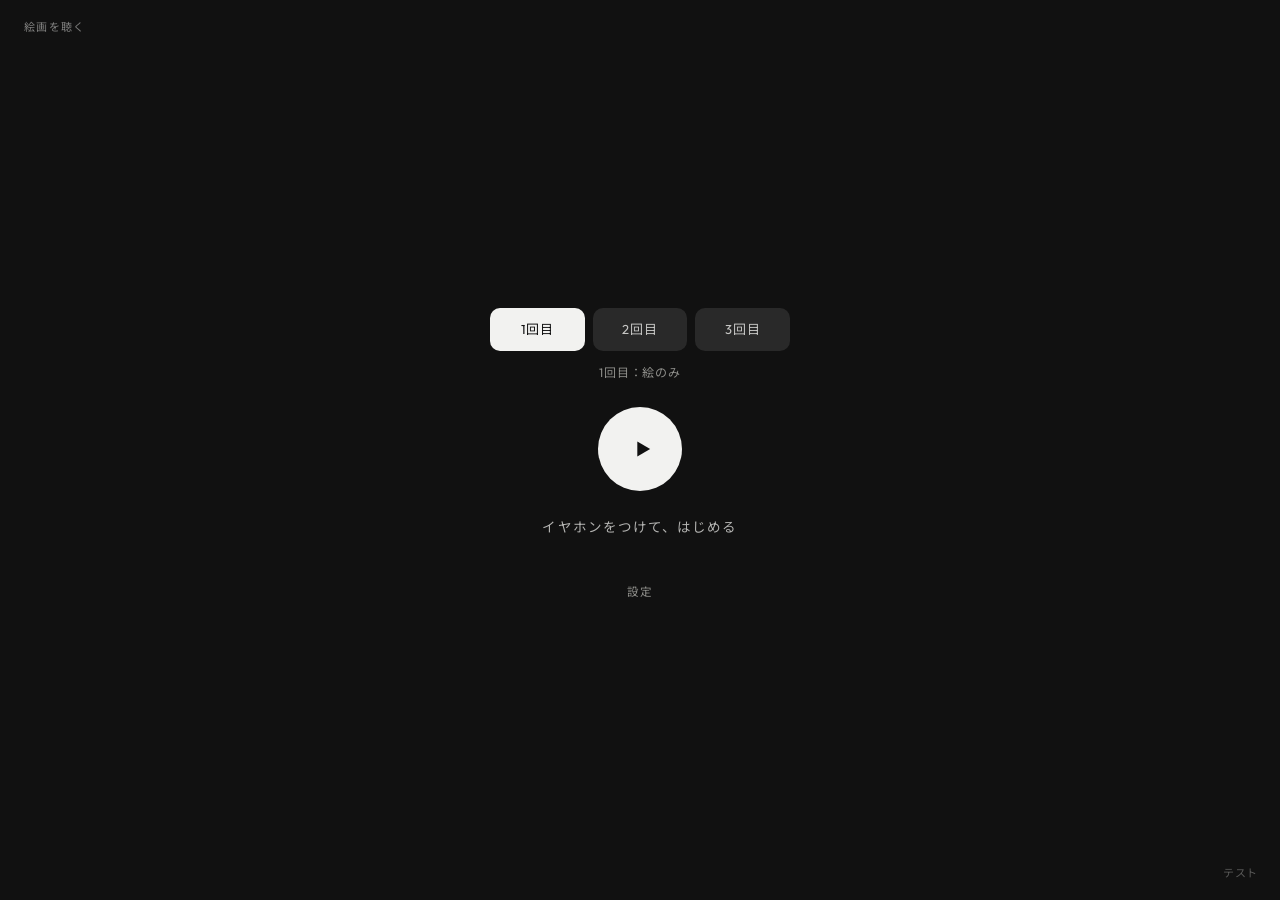
==== commit bc13ac91: "Add files via upload" ====
--- a/index.html
+++ b/index.html
@@ -5,8 +5,18 @@
 <meta name="viewport" content="width=device-width, initial-scale=1, viewport-fit=cover">
 <meta name="theme-color" content="#111111">
 <title>絵画を聴く</title>
-<link rel="stylesheet" href="style.css">
+<link rel="stylesheet" href="style.css?v=4">
 <style>
+  .ctl { align-items: center !important; }
+  .play { margin: 0 auto; }
+  .play[data-on="1"] svg { margin-left: 0; }
+  .rounds { display: grid; grid-template-columns: repeat(3, 1fr); gap: 8px; width: 100%; max-width: 300px; margin: 0 auto; }
+  .r-btn { background: rgba(255,255,255,.10); color: rgba(242,242,240,.78); border: 0; border-radius: 10px; padding: 11px 8px; font: inherit; font-size: 13px; letter-spacing: .06em; cursor: pointer; transition: background .2s, color .2s; }
+  .r-btn.on { background: #F2F2F0; color: #111111; }
+  .r-sub { margin: -12px 0 0; font-size: 12px; color: #8E8E8A; letter-spacing: .06em; }
+  .bar-rounds { display: inline-flex; gap: 4px; pointer-events: auto; }
+  .bar-rounds .r-mini { background: transparent; color: rgba(242,242,240,.46); border: 0; border-radius: 6px; padding: 4px 8px; font: inherit; font-size: 11px; letter-spacing: .04em; cursor: pointer; }
+  .bar-rounds .r-mini.on { background: rgba(242,242,240,.16); color: #F2F2F0; }
   .test-corner { position: fixed; right: 14px; bottom: max(14px, env(safe-area-inset-bottom)); z-index: 30;
     background: transparent; color: rgba(242,242,240,.32); border: 0;
     border-radius: 6px; padding: 4px 8px; font: inherit; font-size: 11px; letter-spacing: .06em; cursor: pointer; }
@@ -34,10 +44,23 @@
 </head>
 <body>
 <div class="backdrop" id="backdrop" aria-hidden="true"></div>
-<div class="bar"><span class="brand" id="brand">絵画を聴く</span></div>
+<div class="bar">
+  <span class="brand" id="brand">絵画を聴く</span>
+  <div class="bar-rounds" id="bar-rounds" hidden>
+    <button type="button" class="r-mini" data-round="1">1回目</button>
+    <button type="button" class="r-mini" data-round="2">2回目</button>
+    <button type="button" class="r-mini" data-round="3">3回目</button>
+  </div>
+</div>
 <main class="stage">
   <!-- はじめる前／探しているあいだ -->
   <section class="seek" id="seek">
+    <div class="rounds" id="start-rounds">
+      <button type="button" class="r-btn" data-round="1">1回目</button>
+      <button type="button" class="r-btn" data-round="2">2回目</button>
+      <button type="button" class="r-btn" data-round="3">3回目</button>
+    </div>
+    <p class="r-sub" id="r-sub">1回目：絵のみ</p>
     <div class="radar" id="radar" hidden><i></i></div>
     <button id="b" class="play" aria-label="はじめる"><svg viewBox="0 0 24 24" fill="currentColor"><path d="M8 5.5v13l11-6.5z"/></svg></button>
     <p class="msg" id="msg" role="status" aria-live="polite">イヤホンをつけて、はじめる</p>
@@ -217,9 +240,20 @@
     let started = false, prox = 0;
     let cur = null, state = null, stopSince = 0, leaveSince = 0;
     let candId = null, candCount = 0;
+    let round = 1;
+    const ROUND_COND = { 1: 'picture', 2: 'guide', 3: 'all' };
+    const ROUND_DESC = { 1: '1回目：絵のみ', 2: '2回目：ガイドのみ', 3: '3回目：ガイドと音' };
     const setupMode = () => !$('setup').hidden;
     const wOf = (id) => works.find((w) => w.id === id);
-    const condOf = (id) => Exhibit.condition(d, d.works.findIndex((w) => w.id === id));
+    const condOf = () => ROUND_COND[round] || 'all';
+    function setRound(r) {
+      round = Number(r) || 1;
+      document.querySelectorAll('[data-round]').forEach((el) => el.classList.toggle('on', Number(el.dataset.round) === round));
+      $('r-sub').textContent = ROUND_DESC[round] || '';
+      if (cur && !testMode) enter(cur, null);
+    }
+    document.querySelectorAll('[data-round]').forEach((el) => el.addEventListener('click', () => setRound(el.dataset.round)));
+    setRound(1);
 
     function bgTarget() {
       if (!cur || testMode) return 0;
@@ -591,6 +625,9 @@
       });
       started = true; keepAwake();
       $('b').hidden = true;
+      $('start-rounds').hidden = true;
+      $('r-sub').hidden = true;
+      $('bar-rounds').hidden = false;
       $('brand').classList.add('live');
       status('seek', '絵に近づいてください');
       setInterval(() => {
